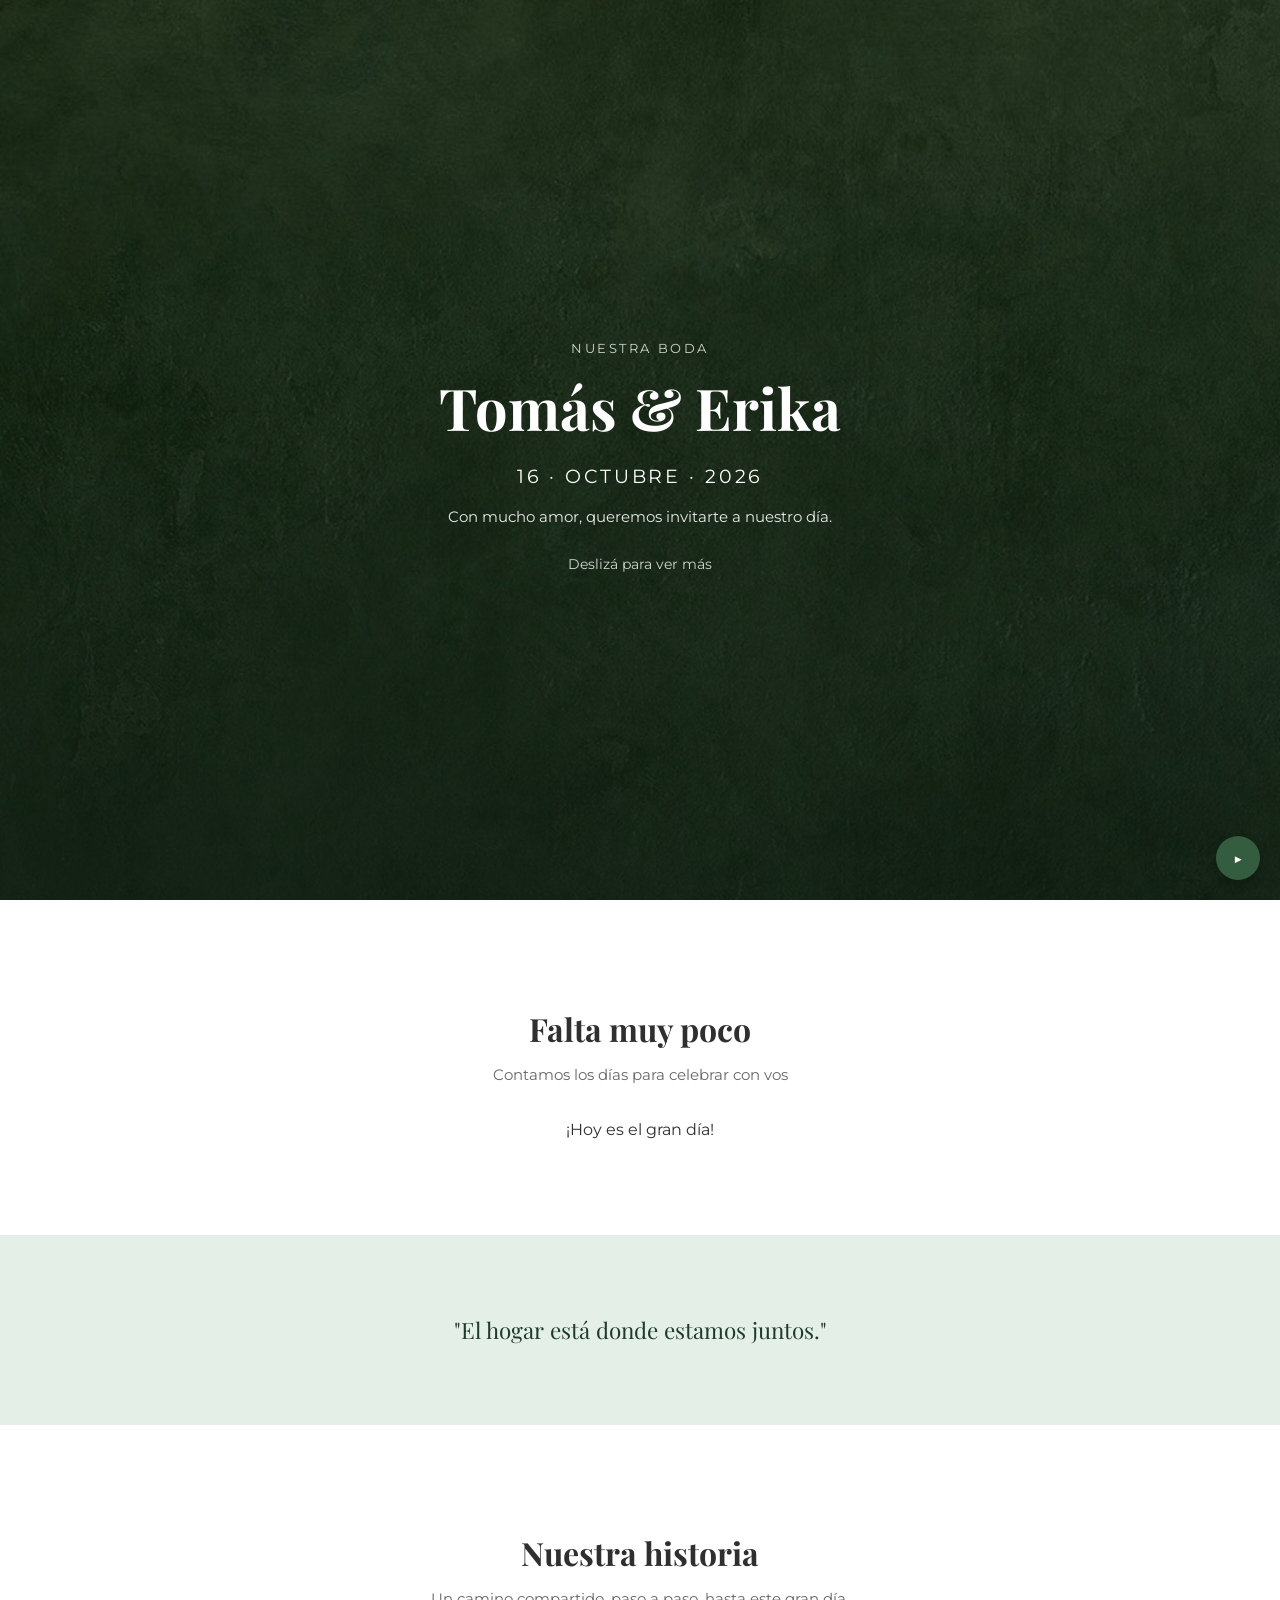
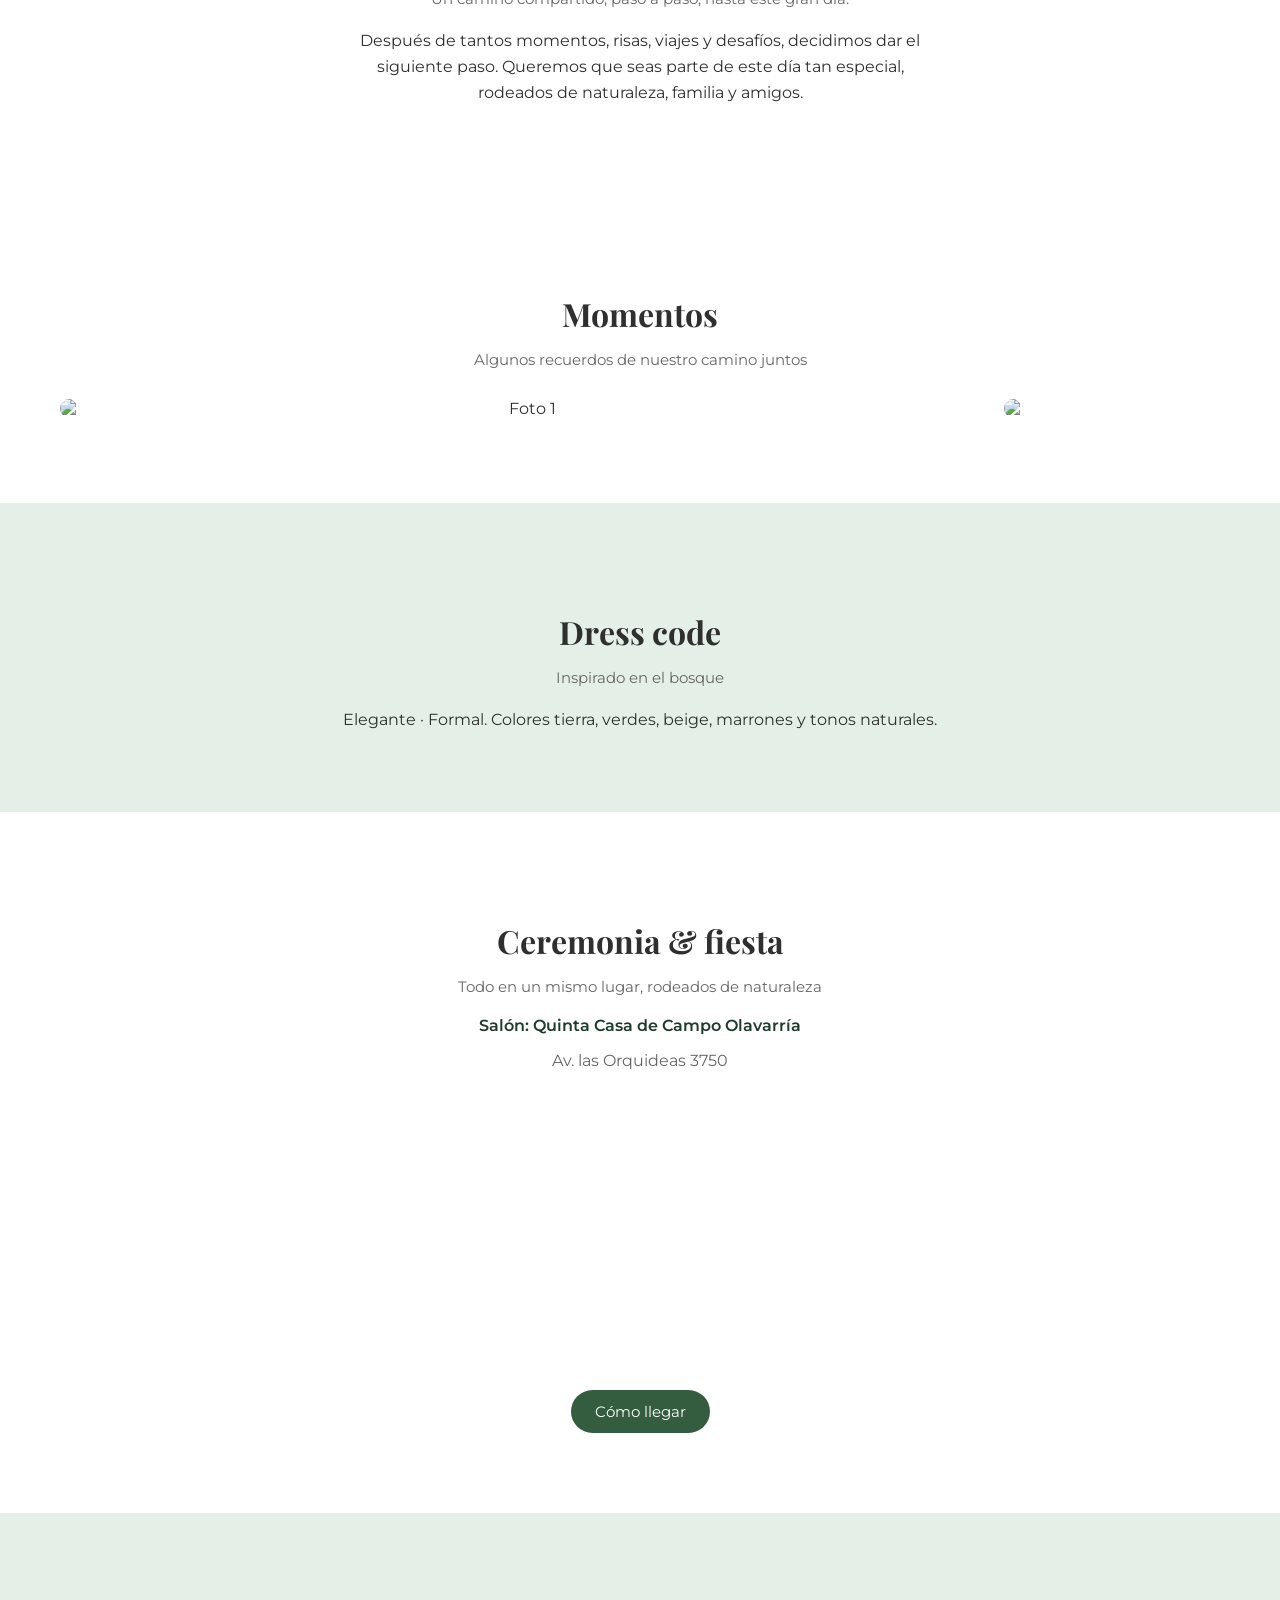
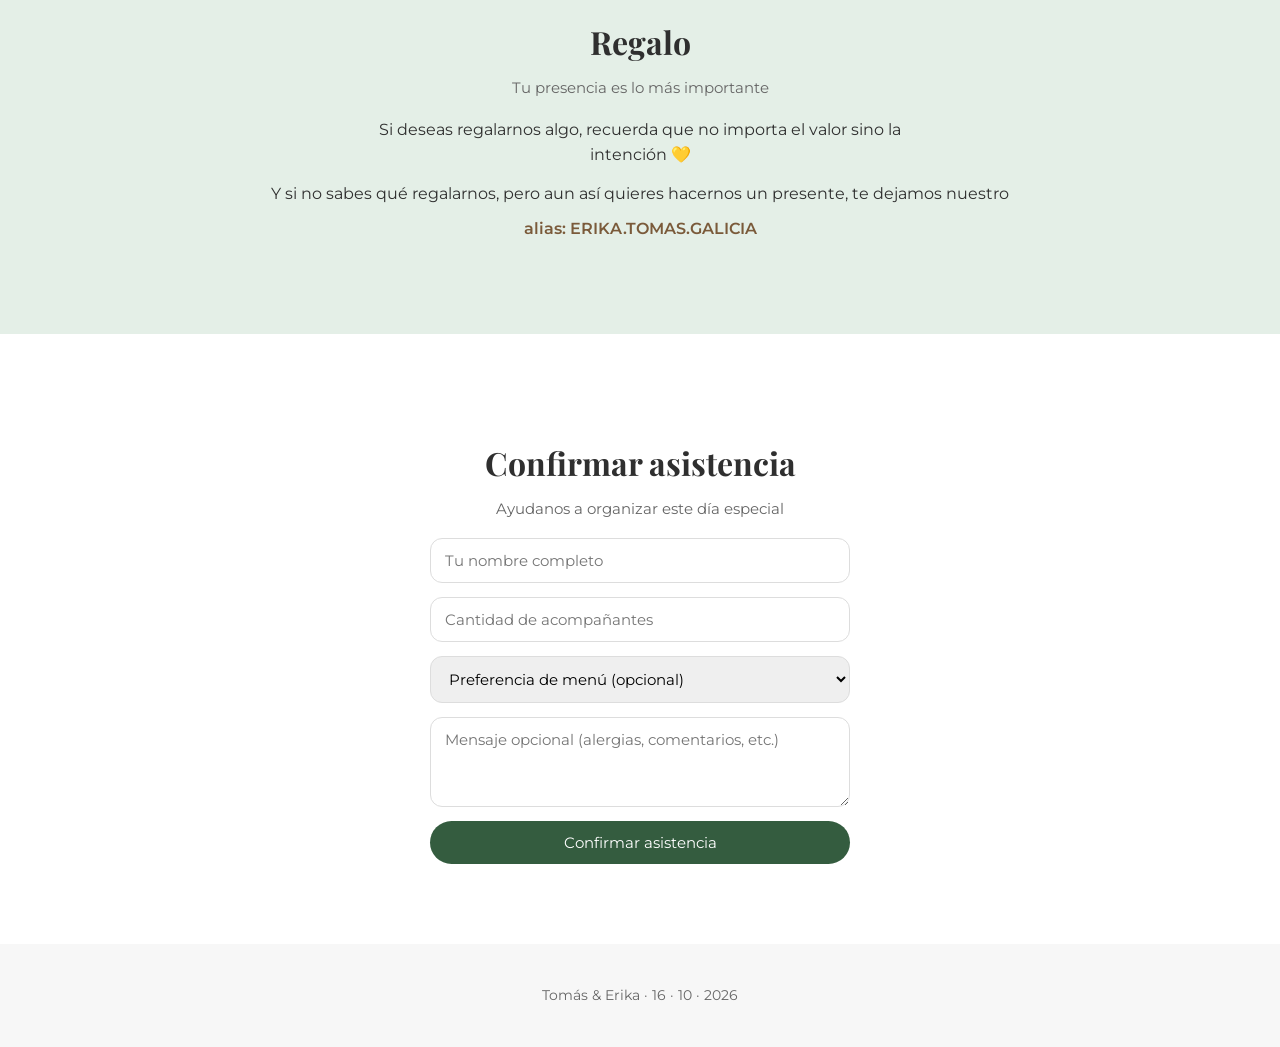
==== index.html @ b2c276ba "Carga de imagenes" ====
<!DOCTYPE html>
<html lang="es">
<head>
    <meta charset="UTF-8">
    <meta name="viewport" content="width=device-width, initial-scale=1.0">
    <title>Tomás & Erika - 16.10.2026</title>

    <!-- Tipografías estilo Fixdate -->
    <link href="https://fonts.googleapis.com/css2?family=Playfair+Display:wght@400;600&family=Montserrat:wght@300;400;600&display=swap" rel="stylesheet">

    <link rel="stylesheet" href="styles.css">
</head>
<body>

<!-- MÚSICA DE FONDO -->
<audio id="bg-music" src="home.mp3" loop></audio>
<div class="music-toggle" id="music-toggle">
    <span id="music-icon">▶</span>
</div>

<!-- HERO -->
<header class="hero fade-section">
    <div class="overlay"></div>
    <div class="hero-content">
        <p class="hero-label">Nuestra boda</p>
        <h1 class="names">Tomás & Erika</h1>
        <p class="date">16 · Octubre · 2026</p>
        <p class="hero-sub">Con mucho amor, queremos invitarte a nuestro día.</p>
        <div class="hero-scroll">Deslizá para ver más</div>
    </div>
</header>

<!-- CUENTA REGRESIVA -->
<section class="section fade-section" id="countdown-section">
    <h2>Falta muy poco</h2>
    <p class="section-sub">Contamos los días para celebrar con vos</p>
    <div id="countdown" class="countdown"></div>
</section>

<!-- FRASE -->
<section class="section section-soft fade-section">
    <p class="phrase">"El hogar está donde estamos juntos."</p>
</section>

<!-- HISTORIA -->
<section class="section fade-section" id="story">
    <h2>Nuestra historia</h2>
    <p class="section-sub">Un camino compartido, paso a paso, hasta este gran día.</p>
    <p class="section-text">
        Después de tantos momentos, risas, viajes y desafíos, decidimos dar el siguiente paso.
        Queremos que seas parte de este día tan especial, rodeados de naturaleza, familia y amigos.
    </p>
</section>

<!-- GALERÍA -->
<section class="section fade-section" id="gallery">
    <h2>Momentos</h2>
    <p class="section-sub">Algunos recuerdos de nuestro camino juntos</p>
    <div class="slider">
        <div class="slide"><img src="fotos/Foto_1.jpeg" alt="Foto 1"></div>
        <div class="slide"><img src="fotos/Foto_2.jpeg" alt="Foto 2"></div>
        <div class="slide"><img src="fotos/Foto_3.jpeg" alt="Foto 3"></div>
    </div>
</section>

<!-- DRESS CODE -->
<section class="section section-soft fade-section" id="dresscode">
    <h2>Dress code</h2>
    <p class="section-sub">Inspirado en el bosque</p>
    <p class="section-text">
        Elegante · Formal. Colores tierra, verdes, beige, marrones y tonos naturales.
    </p>
</section>

<!-- UBICACIÓN -->
<section class="section fade-section" id="location">
    <h2>Ceremonia & fiesta</h2>
    <p class="section-sub">Todo en un mismo lugar, rodeados de naturaleza</p>
    <div class="location-block">
        <p class="location-name">Salón: Quinta Casa de Campo Olavarría</p>
        <p class="location-address">Av. las Orquideas 3750</p>
    </div>

    <iframe 
        class="map"
        src="https://www.google.com/maps/embed?pb=!1m18!1m12!1m3!1d26730.570640159625!2d-60.2947642652651!3d-36.916204810081545!2m3!1f0!2f0!3f0!3m2!1i1024!2i768!4f13.1!3m3!1m2!1s0x959447bb4c07042f%3A0xd732e5b43997bc63!2sQuinta%20Casa%20de%20Campo%20Olavarr%C3%ADa!5e1!3m2!1ses-419!2sar!4v1779045261492!5m2!1ses-419!2sar"
        loading="lazy"
        referrerpolicy="no-referrer-when-downgrade">
    </iframe>


    <a class="btn primary" href="https://maps.app.goo.gl/PvGiMZzkhw7qw3Za7" target="_blank">Cómo llegar</a>
</section>

<!-- REGALO -->
<section class="section section-soft fade-section" id="gift">
    <h2>Regalo</h2>
    <p class="section-sub">Tu presencia es lo más importante</p>
    <p class="section-text">
        Si deseas regalarnos algo, recuerda que no importa el valor sino la intención 💛 <p>Y si no sabes qué regalarnos, pero aun así quieres hacernos un presente, te dejamos nuestro </p>
    </p>
    <p class="alias">alias: ERIKA.TOMAS.GALICIA</p>
</section>

<!-- RSVP -->
<section class="section fade-section" id="rsvp">
    <h2>Confirmar asistencia</h2>
    <p class="section-sub">Ayudanos a organizar este día especial</p>
    <form action="https://formspree.io/f/xxxxxxx" method="POST" class="rsvp-form">
        <input type="text" name="nombre" placeholder="Tu nombre completo" required>
        <input type="number" name="acompanantes" placeholder="Cantidad de acompañantes" min="0" required>
        <select name="menu">
            <option value="">Preferencia de menú (opcional)</option>
            <option value="tradicional">Tradicional</option>
            <option value="vegetariano">Vegetariano</option>
            <option value="celiaco">Sin TACC</option>
        </select>
        <textarea name="mensaje" placeholder="Mensaje opcional (alergias, comentarios, etc.)"></textarea>
        <button type="submit" class="btn primary">Confirmar asistencia</button>
    </form>
</section>

<footer class="footer">
    <p>Tomás & Erika · 16 · 10 · 2026</p>
</footer>

<script src="script.js"></script>
</body>
</html>
---- styles.css ----
:root {
    --green-dark: #1f3b2c;
    --green: #345c3f;
    --green-soft: #e4efe7;
    --brown: #7a5a3a;
    --brown-soft: #f3ebe2;
    --text-main: #2f2f2f;
    --text-soft: #666;
    --white: #ffffff;
}

* {
    box-sizing: border-box;
}

body {
    margin: 0;
    background: var(--white);
    color: var(--text-main);
    font-family: 'Montserrat', sans-serif;
}

/* HERO */

.hero {
    height: 100vh;
    background: url('fotos/Portada.jpeg') center/cover no-repeat;
    position: relative;
    display: flex;
    justify-content: center;
    align-items: center;
    text-align: center;
}

.overlay {
    position: absolute;
    inset: 0;
    background: linear-gradient(
        to bottom,
        rgba(10, 25, 15, 0.6),
        rgba(10, 25, 15, 0.85)
    );
}

.hero-content {
    position: relative;
    z-index: 2;
    color: var(--white);
    padding: 0 20px;
}

.hero-label {
    text-transform: uppercase;
    letter-spacing: 0.2em;
    font-size: 0.8rem;
    opacity: 0.8;
}

.names {
    font-family: 'Playfair Display', serif;
    font-size: 3rem;
    margin: 10px 0;
}

.date {
    font-size: 1.2rem;
    letter-spacing: 0.15em;
    text-transform: uppercase;
}

.hero-sub {
    margin-top: 10px;
    font-size: 0.95rem;
    opacity: 0.9;
}

.hero-scroll {
    margin-top: 30px;
    font-size: 0.85rem;
    opacity: 0.8;
}

/* SECCIONES GENERALES */

.section {
    padding: 70px 20px;
    text-align: center;
}

.section-soft {
    background: var(--green-soft);
}

h2 {
    font-family: 'Playfair Display', serif;
    font-size: 2rem;
    margin-bottom: 10px;
}

.section-sub {
    font-size: 0.95rem;
    color: var(--text-soft);
    margin-bottom: 20px;
}

.section-text {
    max-width: 600px;
    margin: 0 auto;
    line-height: 1.6;
}

/* FRASE */

.phrase {
    font-family: 'Playfair Display', serif;
    font-size: 1.4rem;
    max-width: 600px;
    margin: 0 auto;
    color: var(--green-dark);
}

/* CUENTA REGRESIVA */

.countdown {
    display: flex;
    justify-content: center;
    gap: 15px;
    flex-wrap: wrap;
    margin-top: 20px;
}

.countdown-item {
    background: var(--brown-soft);
    border-radius: 12px;
    padding: 12px 18px;
    min-width: 70px;
}

.countdown-number {
    font-size: 1.4rem;
    font-weight: 600;
    color: var(--brown);
}

.countdown-label {
    font-size: 0.75rem;
    text-transform: uppercase;
    letter-spacing: 0.1em;
    color: var(--text-soft);
}

/* GALERÍA */

.slider {
    display: flex;
    overflow-x: auto;
    gap: 16px;
    padding: 10px 20px 5px;
    scroll-snap-type: x mandatory;
}

.slide {
    flex: 0 0 80%;
    scroll-snap-align: center;
}

.slide img {
    width: 100%;
    border-radius: 16px;
    display: block;
}

/* UBICACIÓN */

.location-block {
    margin-bottom: 20px;
}

.location-name {
    font-weight: 600;
    color: var(--green-dark);
}

.location-address {
    color: var(--text-soft);
}

.map {
    width: 100%;
    max-width: 600px;
    height: 280px;
    border: none;
    border-radius: 16px;
    margin: 0 auto 20px;
    display: block;
}

/* REGALO */

.alias {
    margin-top: 10px;
    font-weight: 600;
    color: var(--brown);
}

/* RSVP */

.rsvp-form {
    max-width: 420px;
    margin: 0 auto;
    display: flex;
    flex-direction: column;
    gap: 14px;
}

.rsvp-form input,
.rsvp-form textarea,
.rsvp-form select {
    padding: 12px 14px;
    border-radius: 12px;
    border: 1px solid #ddd;
    font-family: inherit;
    font-size: 0.95rem;
}

.rsvp-form textarea {
    min-height: 90px;
    resize: vertical;
}

/* BOTONES */

.btn {
    display: inline-block;
    padding: 12px 24px;
    border-radius: 999px;
    text-decoration: none;
    font-size: 0.95rem;
    cursor: pointer;
    border: none;
    font-family: inherit;
}

.btn.primary {
    background: var(--green);
    color: var(--white);
}

.btn.primary:hover {
    background: var(--green-dark);
}

/* FOOTER */

.footer {
    padding: 30px 20px;
    text-align: center;
    font-size: 0.85rem;
    color: var(--text-soft);
    background: #f7f7f7;
}

/* MÚSICA TOGGLE */

.music-toggle {
    position: fixed;
    bottom: 20px;
    right: 20px;
    width: 44px;
    height: 44px;
    border-radius: 50%;
    background: var(--green);
    color: var(--white);
    display: flex;
    align-items: center;
    justify-content: center;
    font-size: 1rem;
    cursor: pointer;
    z-index: 10;
    box-shadow: 0 4px 10px rgba(0,0,0,0.25);
}

.music-toggle.playing {
    background: var(--brown);
}

/* ANIMACIONES SCROLL (estilo Fixdate) */

.fade-section {
    opacity: 0;
    transform: translateY(25px);
    transition: opacity 0.8s ease, transform 0.8s ease;
}

.fade-section.visible {
    opacity: 1;
    transform: translateY(0);
}

/* RESPONSIVE */

@media (min-width: 768px) {
    .names {
        font-size: 3.6rem;
    }
    .section {
        padding: 80px 40px;
    }
}
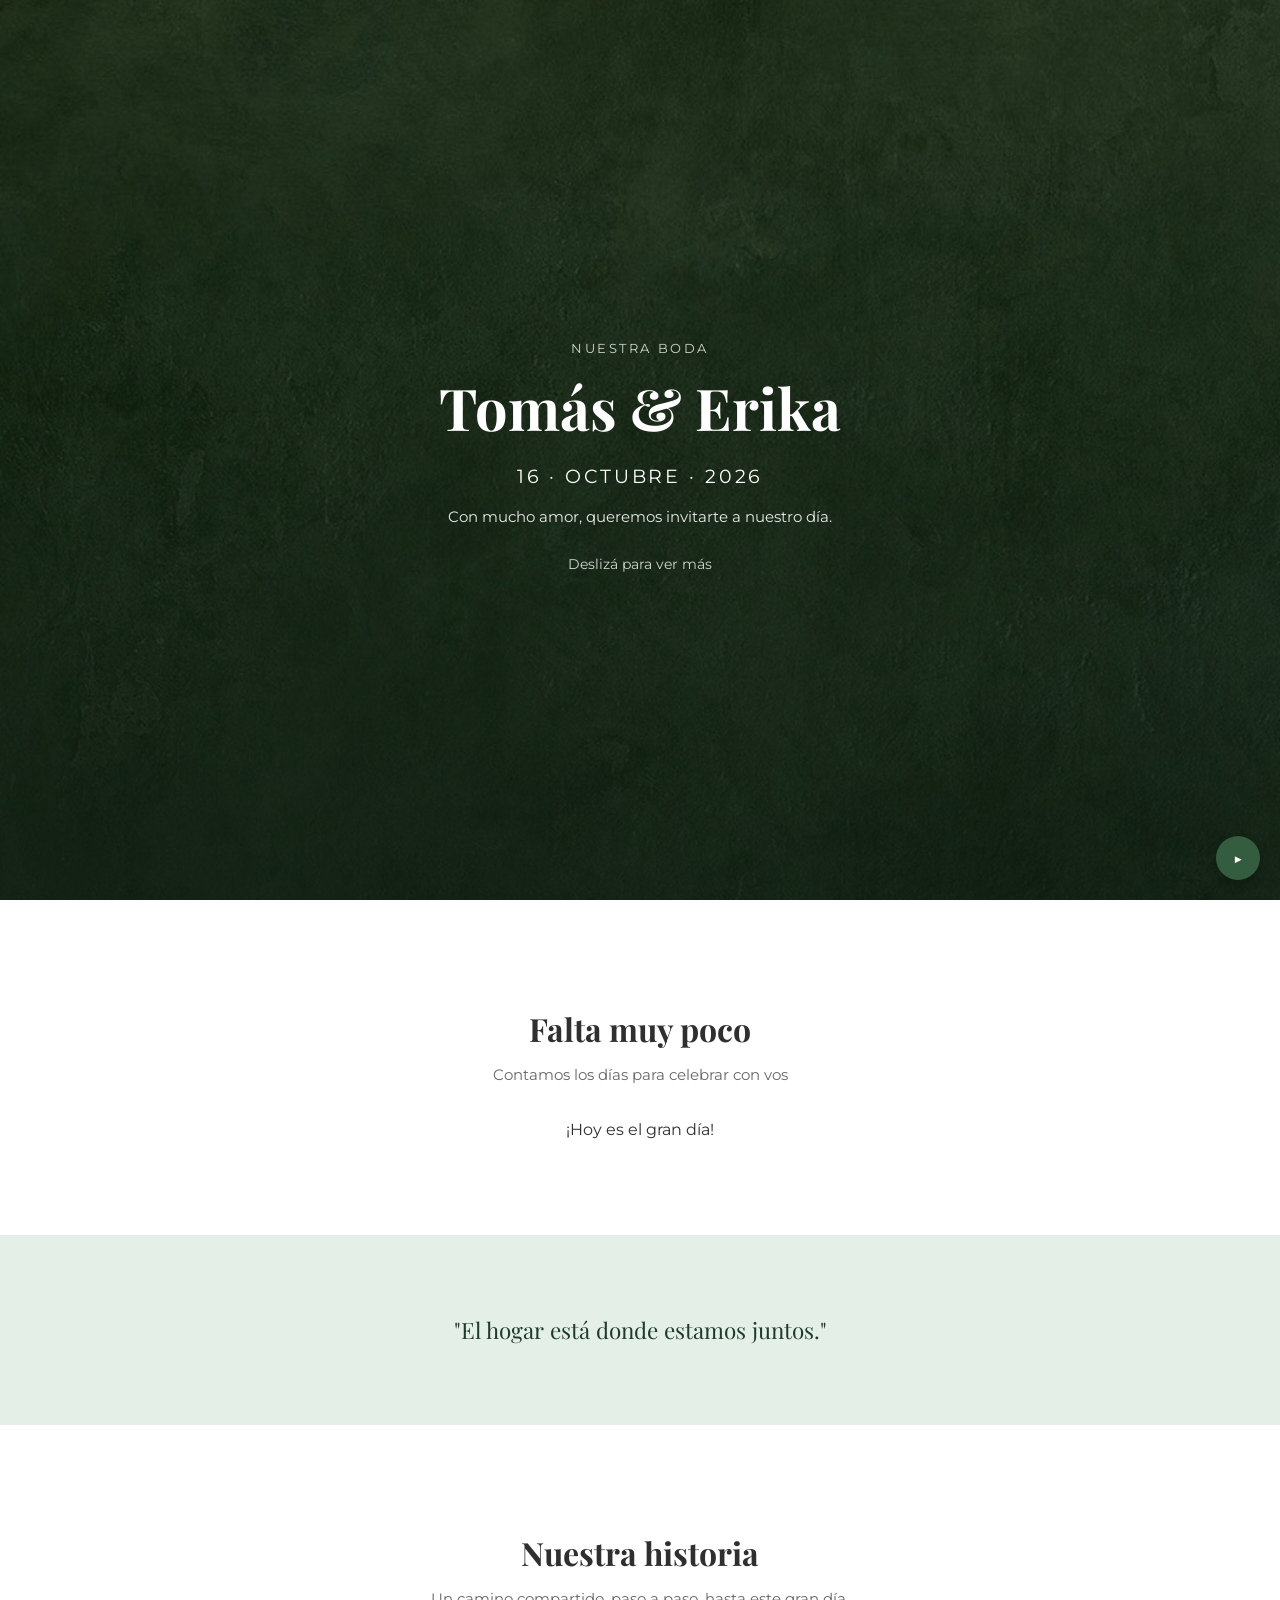
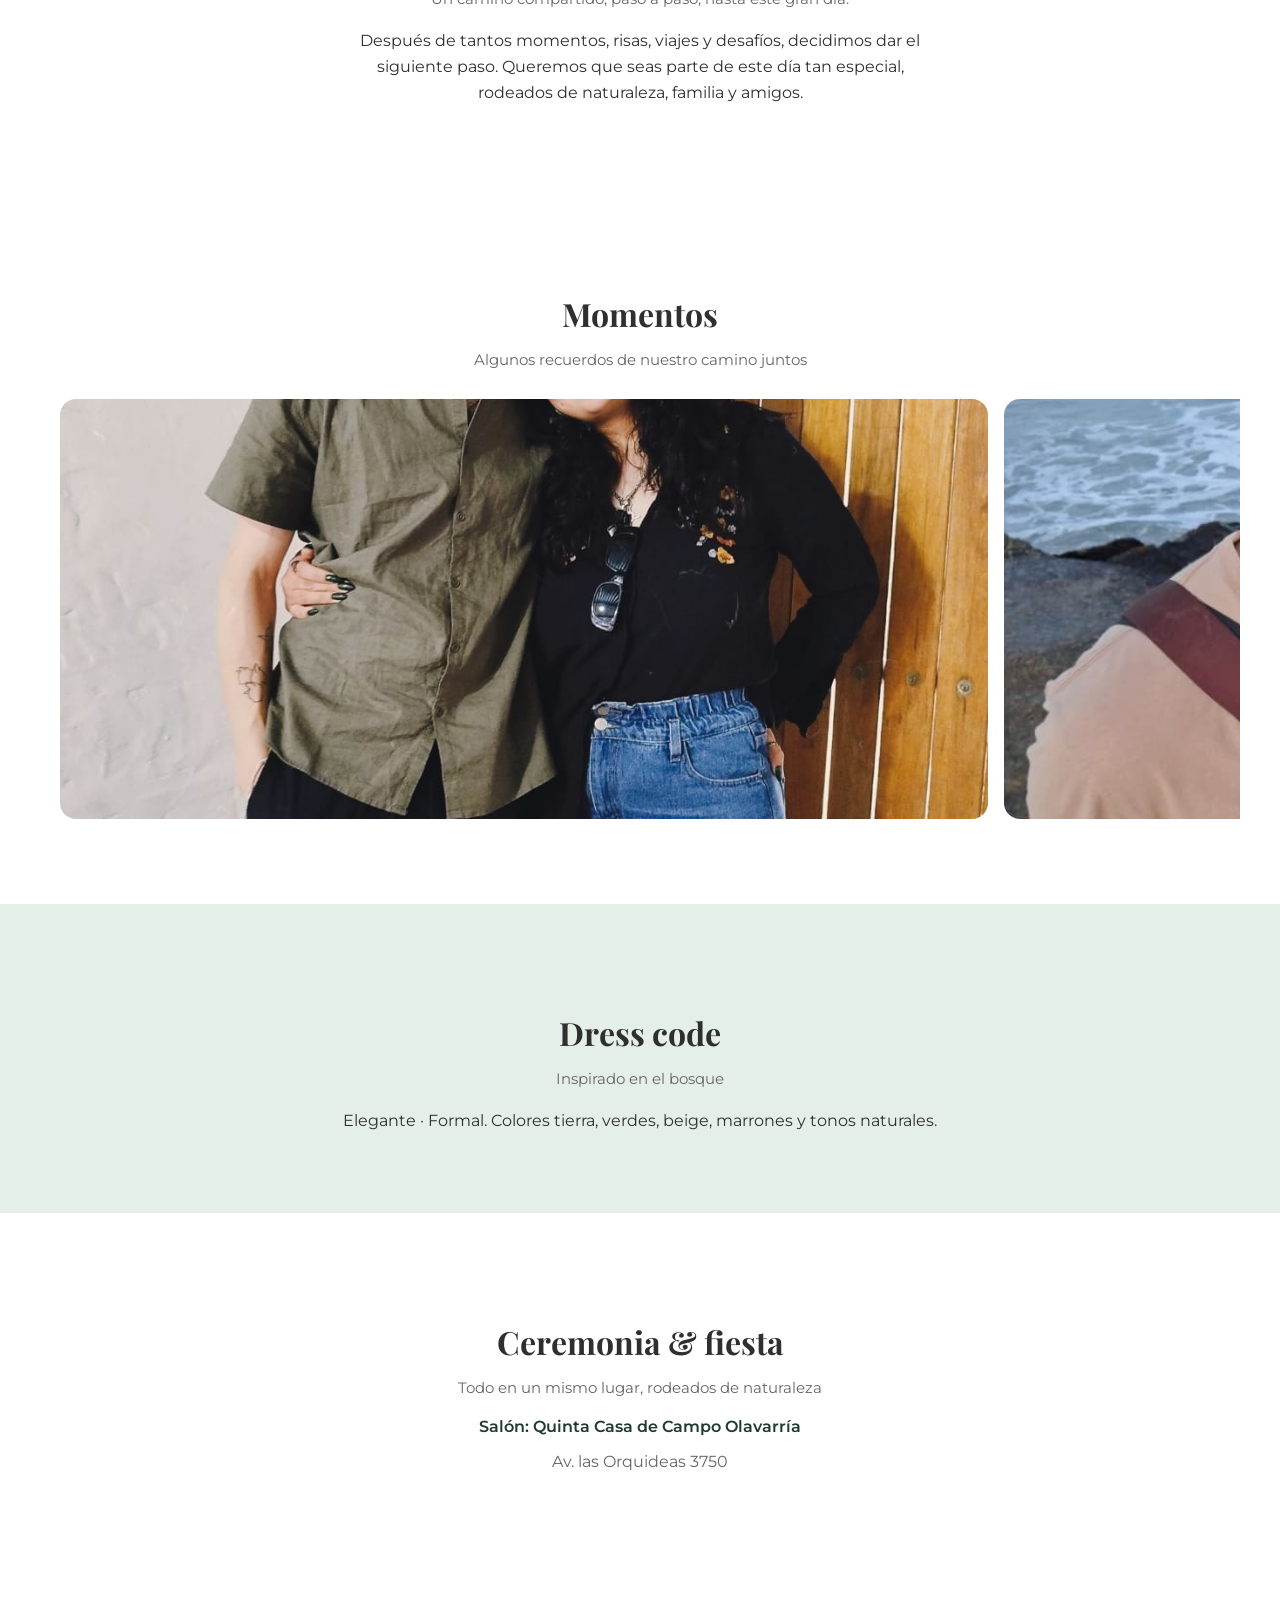
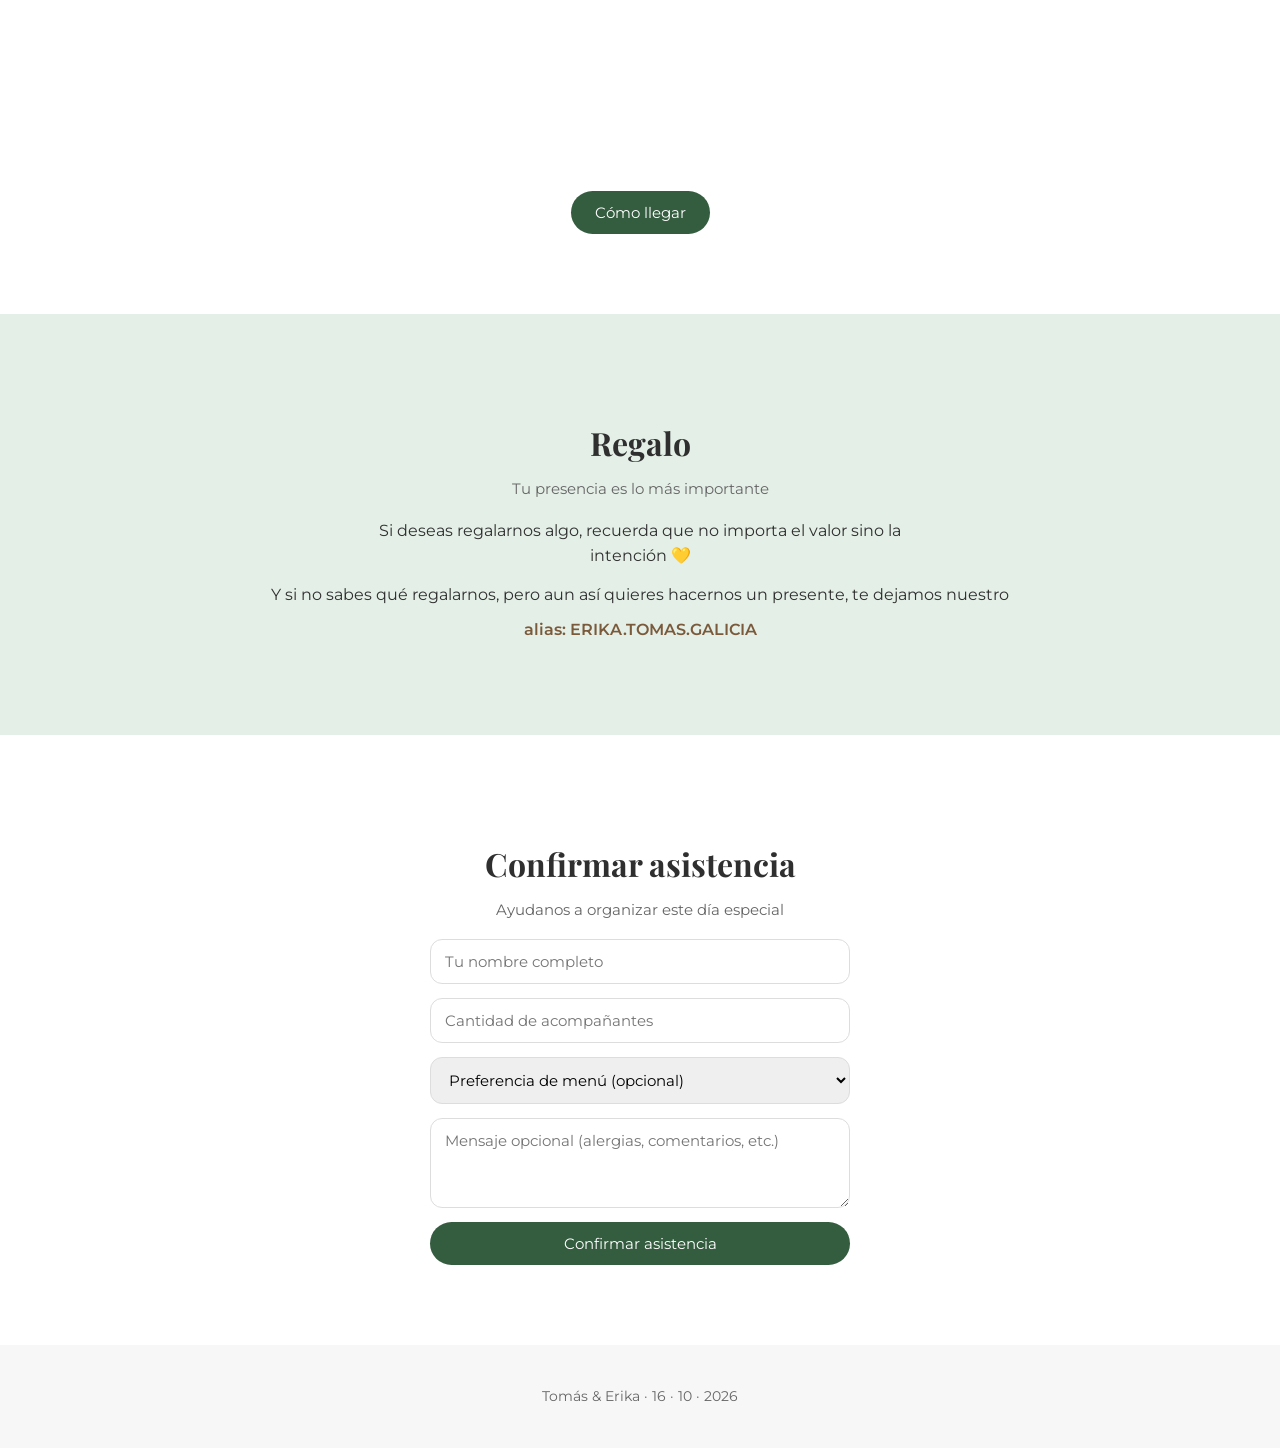
==== commit 76df74fe: "Update index.html" ====
--- a/index.html
+++ b/index.html
@@ -106,7 +106,7 @@
 <section class="section fade-section" id="rsvp">
     <h2>Confirmar asistencia</h2>
     <p class="section-sub">Ayudanos a organizar este día especial</p>
-    <form action="https://formspree.io/f/xxxxxxx" method="POST" class="rsvp-form">
+    <form name="" method="POST" class="rsvp-form" netlify >
         <input type="text" name="nombre" placeholder="Tu nombre completo" required>
         <input type="number" name="acompanantes" placeholder="Cantidad de acompañantes" min="0" required>
         <select name="menu">
--- a/styles.css
+++ b/styles.css
@@ -297,6 +297,14 @@
     transform: translateY(0);
 }
 
+.slider img {
+    width: 100%;
+    height: 420px; /* Ajustá según tu diseño */
+    object-fit: cover;
+    border-radius: 16px;
+}
+
+
 /* RESPONSIVE */
 
 @media (min-width: 768px) {
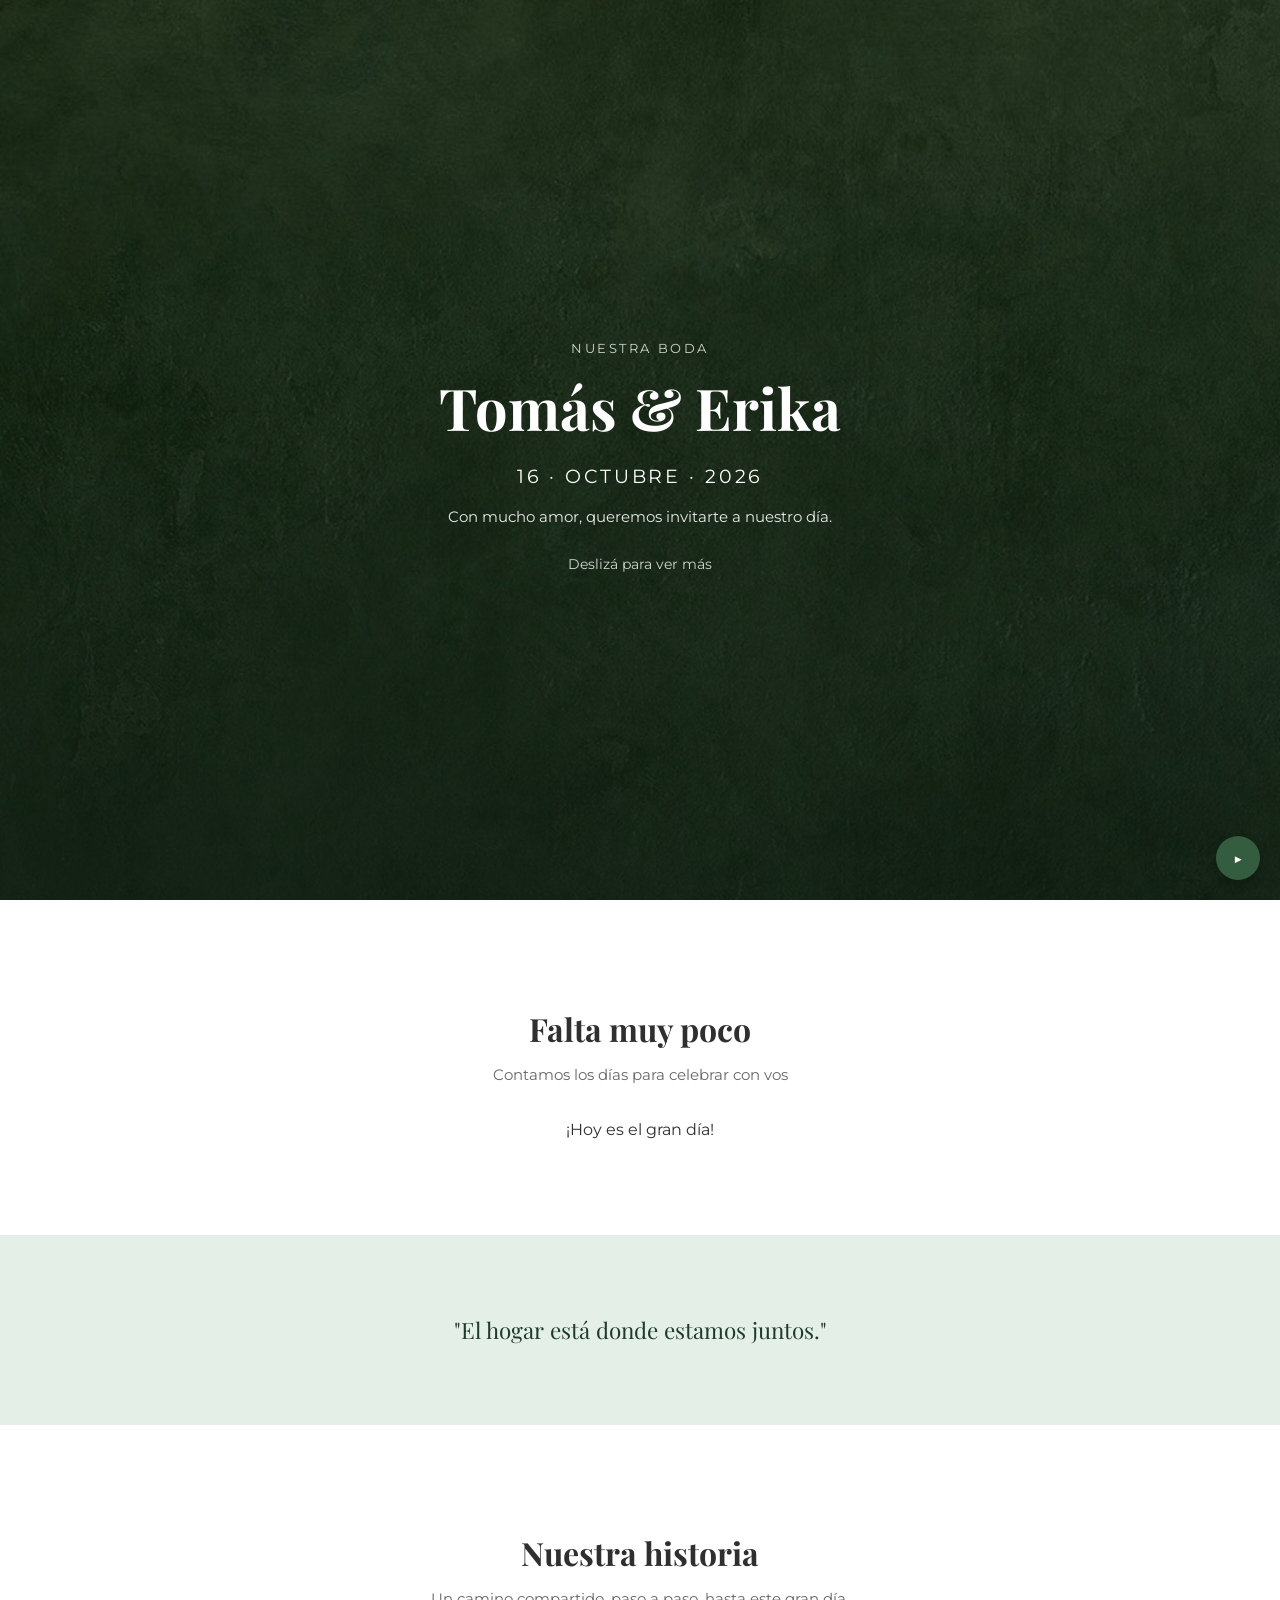
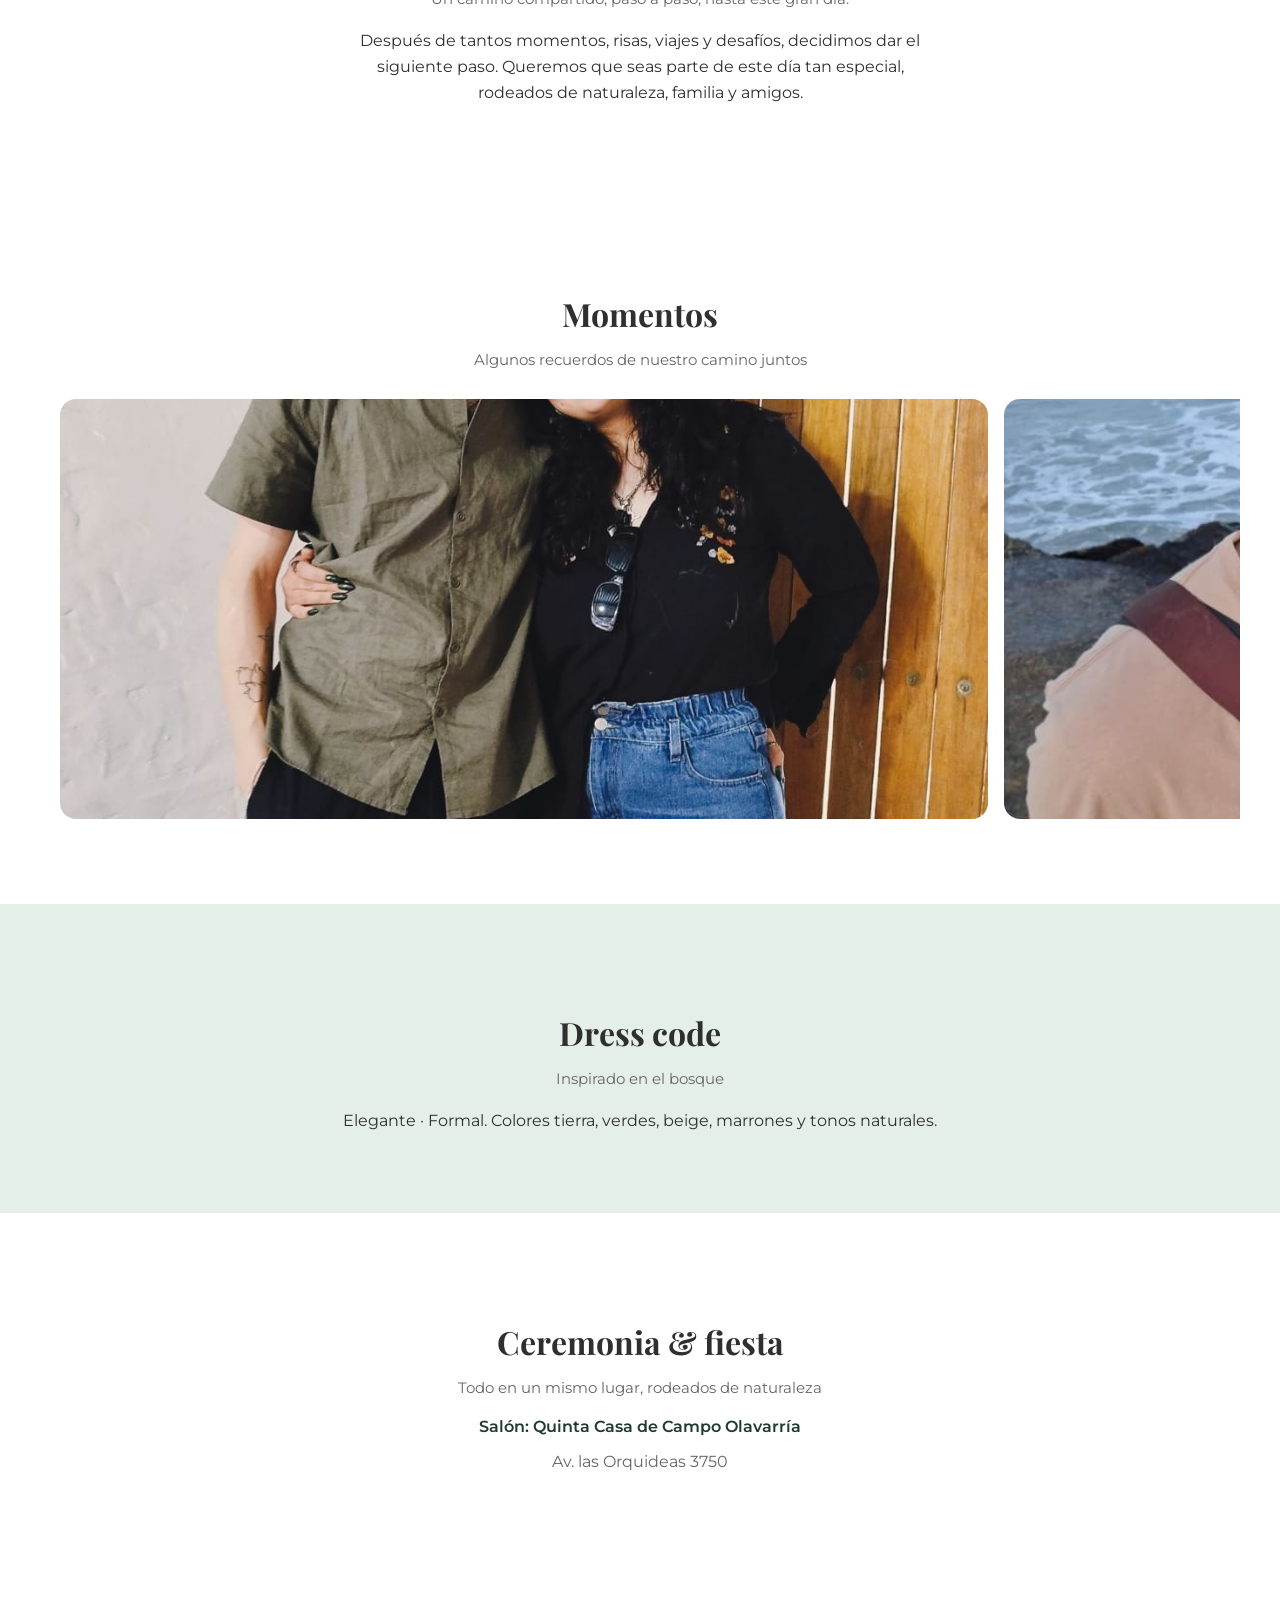
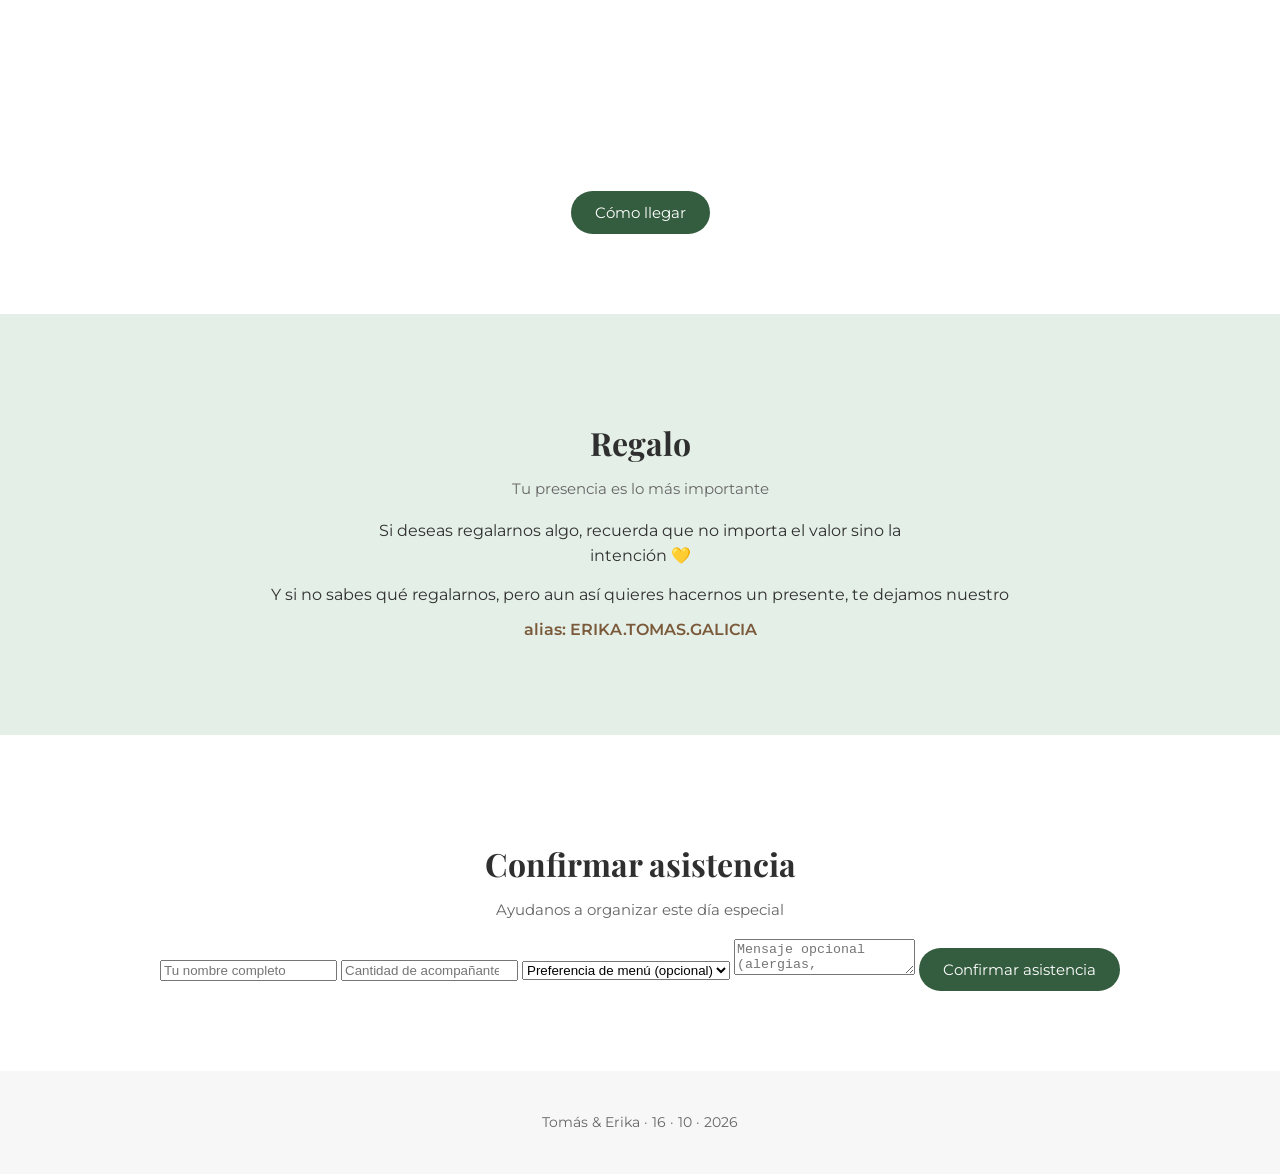
==== commit 66c126f8: "conexion base de datos" ====
--- a/index.html
+++ b/index.html
@@ -106,7 +106,7 @@
 <section class="section fade-section" id="rsvp">
     <h2>Confirmar asistencia</h2>
     <p class="section-sub">Ayudanos a organizar este día especial</p>
-    <form name="" method="POST" class="rsvp-form" netlify >
+    <form name="Asistencia" method="POST" data-netlify="true" >
         <input type="text" name="nombre" placeholder="Tu nombre completo" required>
         <input type="number" name="acompanantes" placeholder="Cantidad de acompañantes" min="0" required>
         <select name="menu">
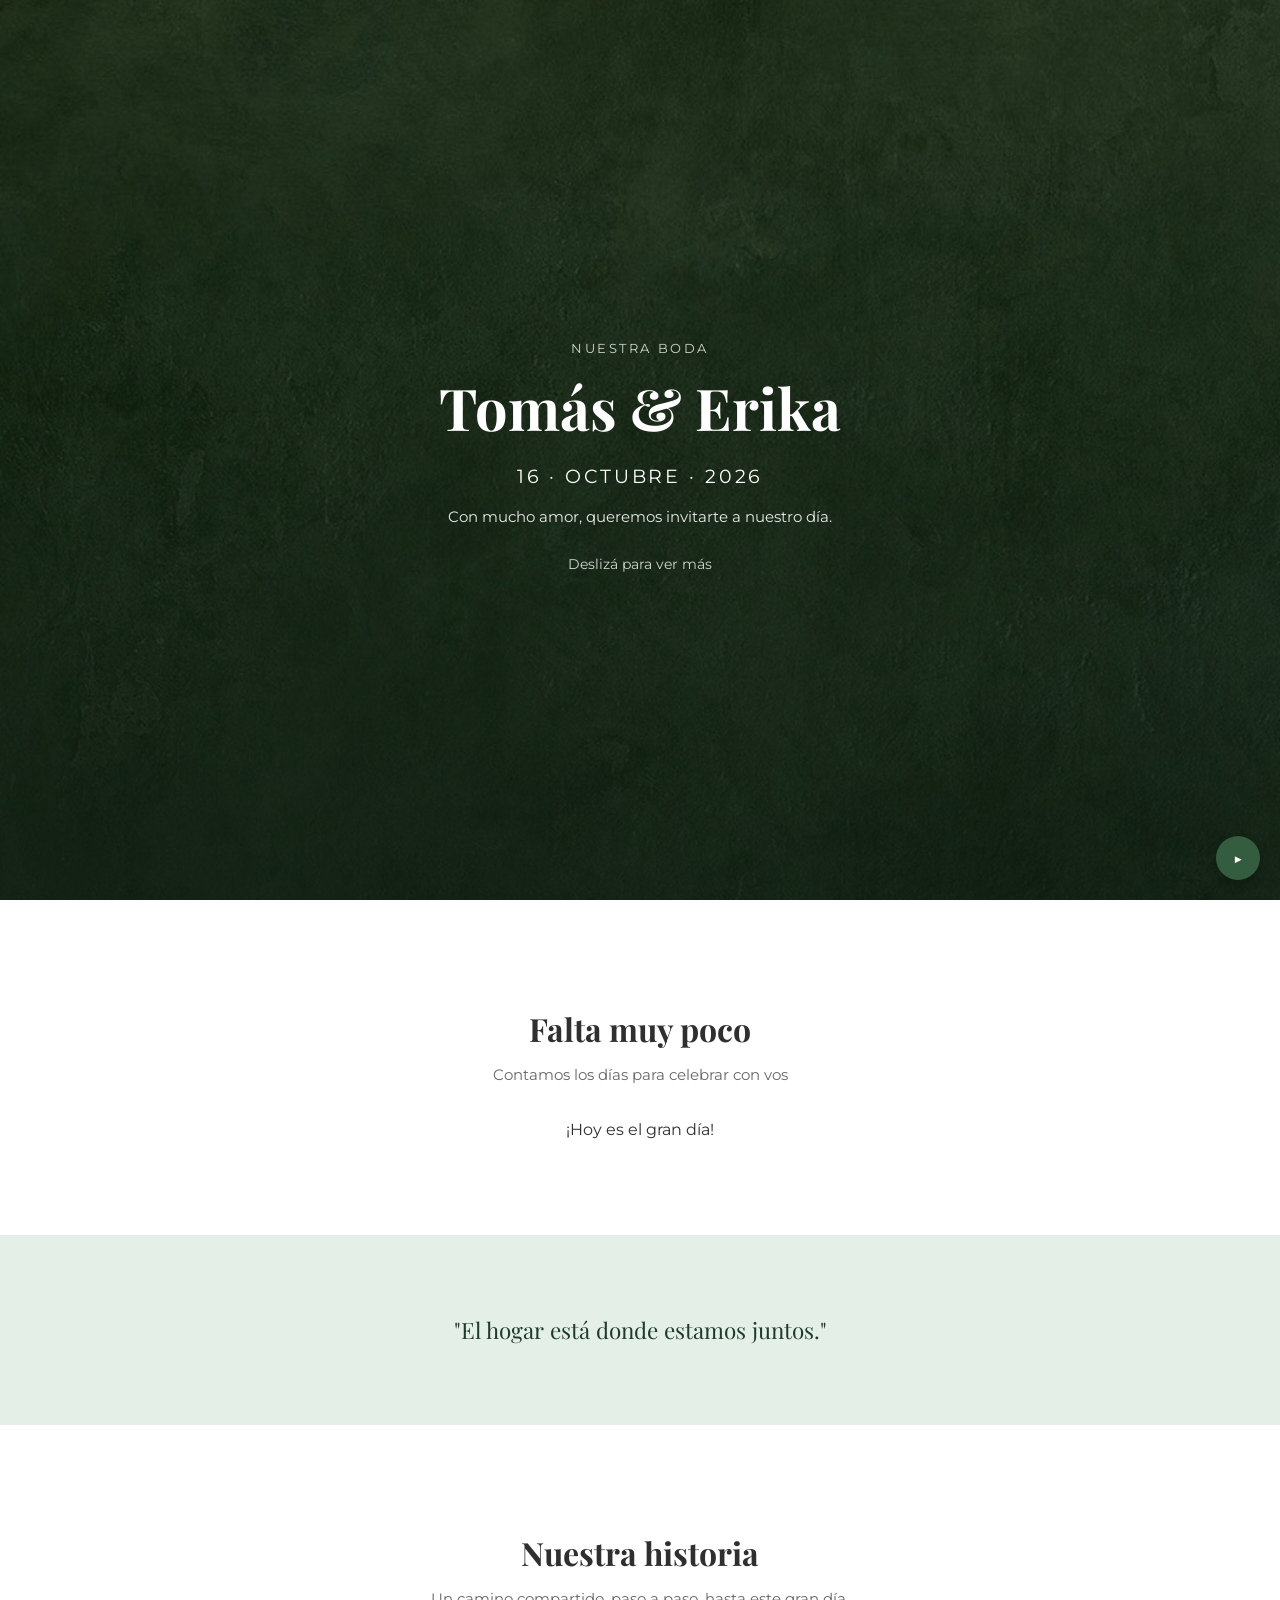
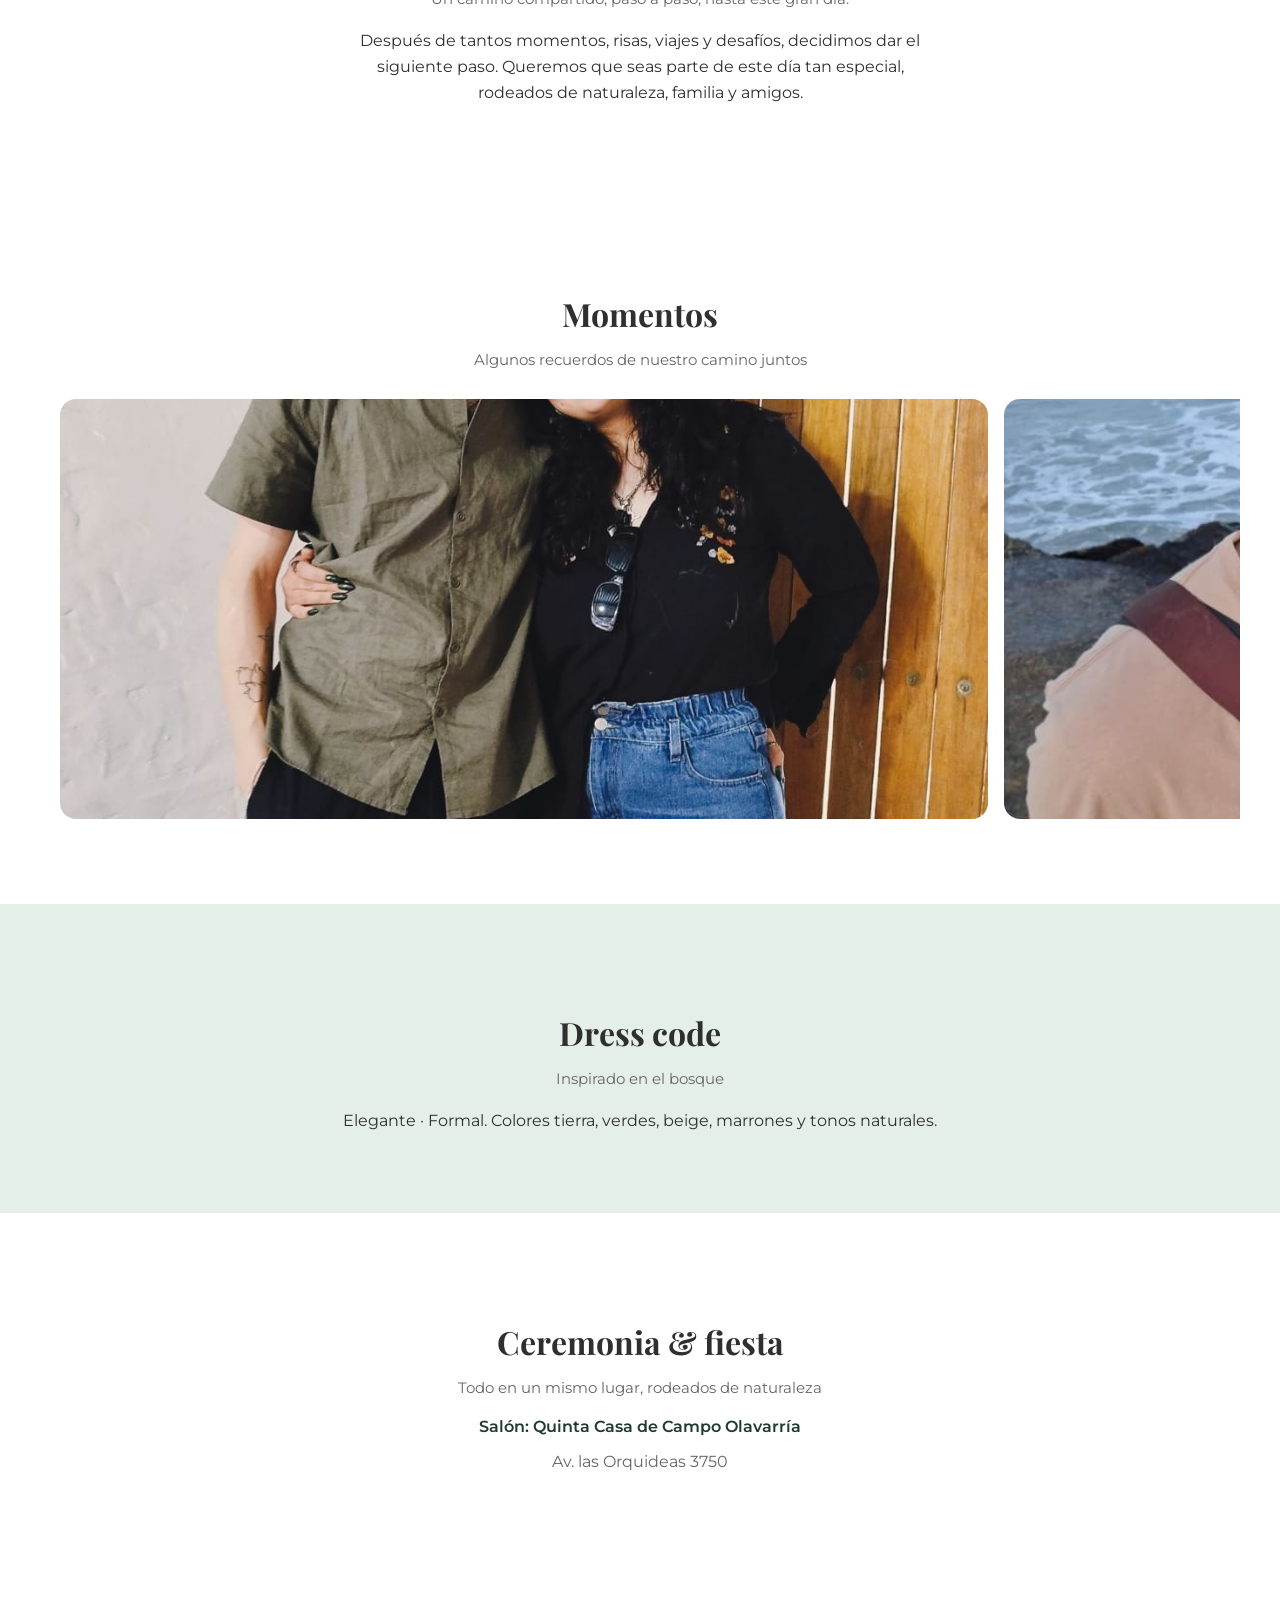
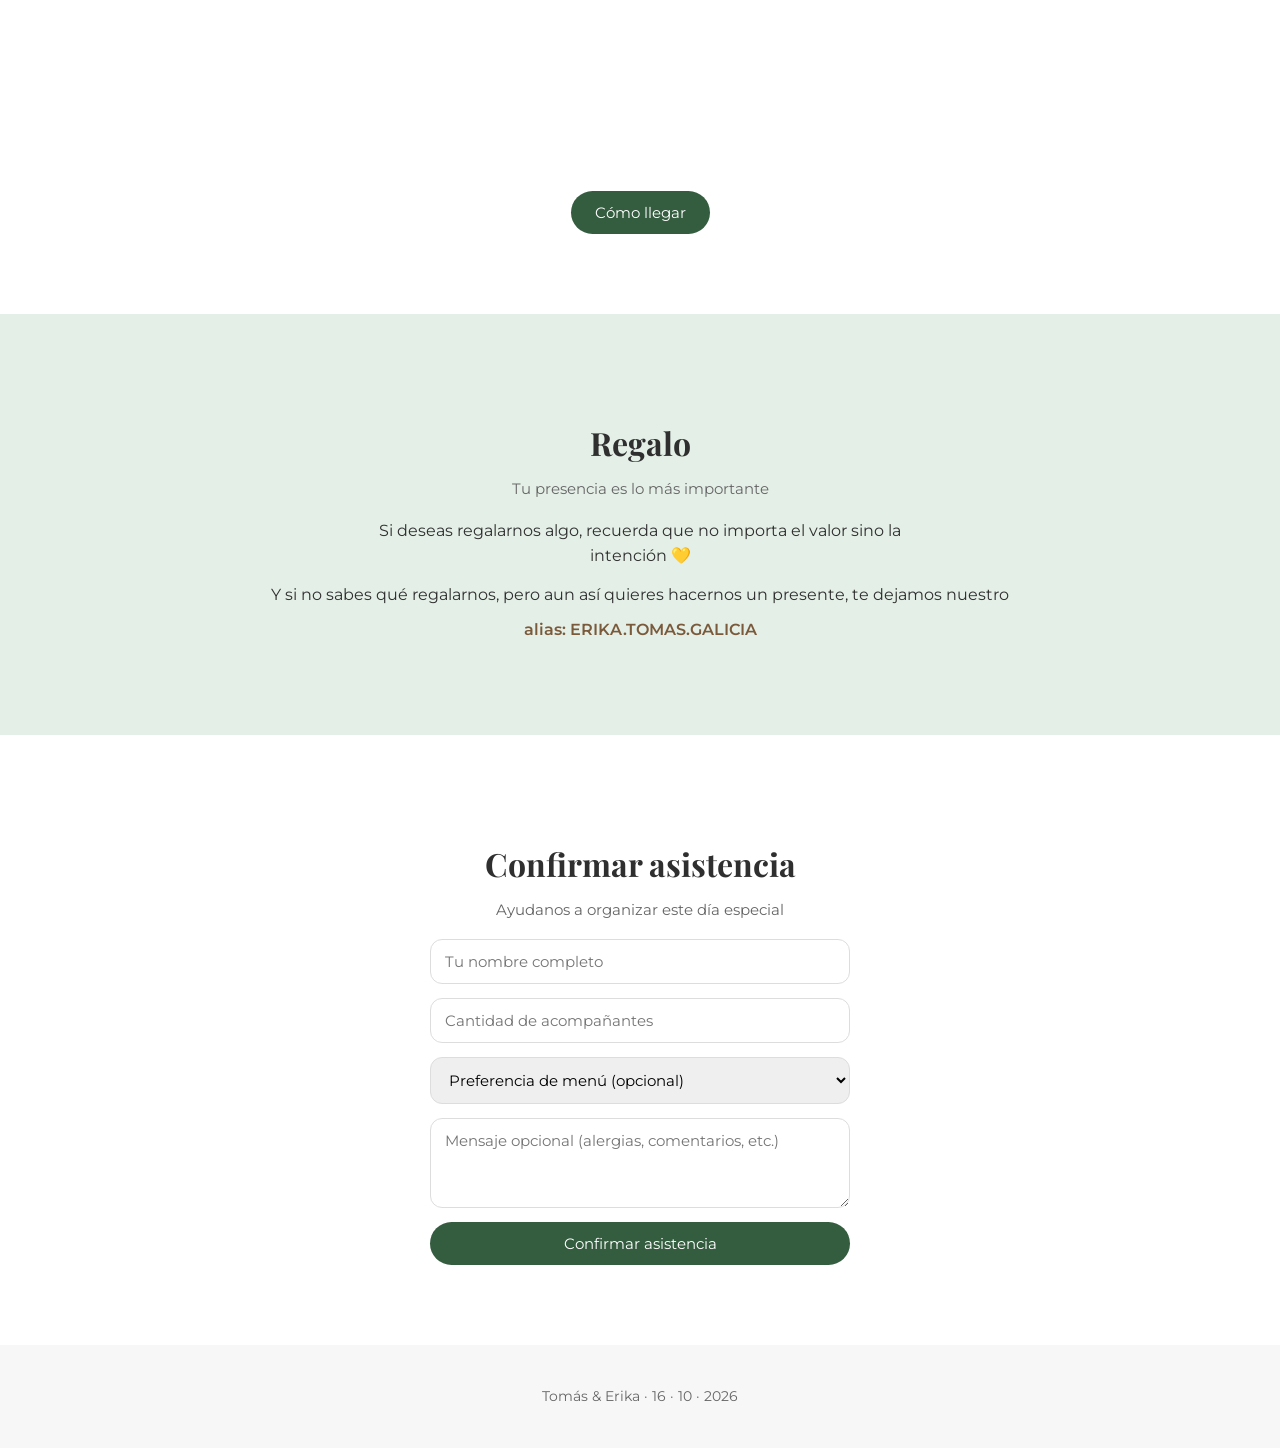
==== commit 41caa072: "Arreglo formulario" ====
--- a/index.html
+++ b/index.html
@@ -106,9 +106,12 @@
 <section class="section fade-section" id="rsvp">
     <h2>Confirmar asistencia</h2>
     <p class="section-sub">Ayudanos a organizar este día especial</p>
-    <form name="Asistencia" method="POST" data-netlify="true" >
+    <form name="Asistencia" method="POST" class="rsvp-form" data-netlify="true" action="success.html">
+        <input type="hidden" name="form-name" value="Asistencia">
+
         <input type="text" name="nombre" placeholder="Tu nombre completo" required>
         <input type="number" name="acompanantes" placeholder="Cantidad de acompañantes" min="0" required>
+
         <select name="menu">
             <option value="">Preferencia de menú (opcional)</option>
             <option value="tradicional">Tradicional</option>
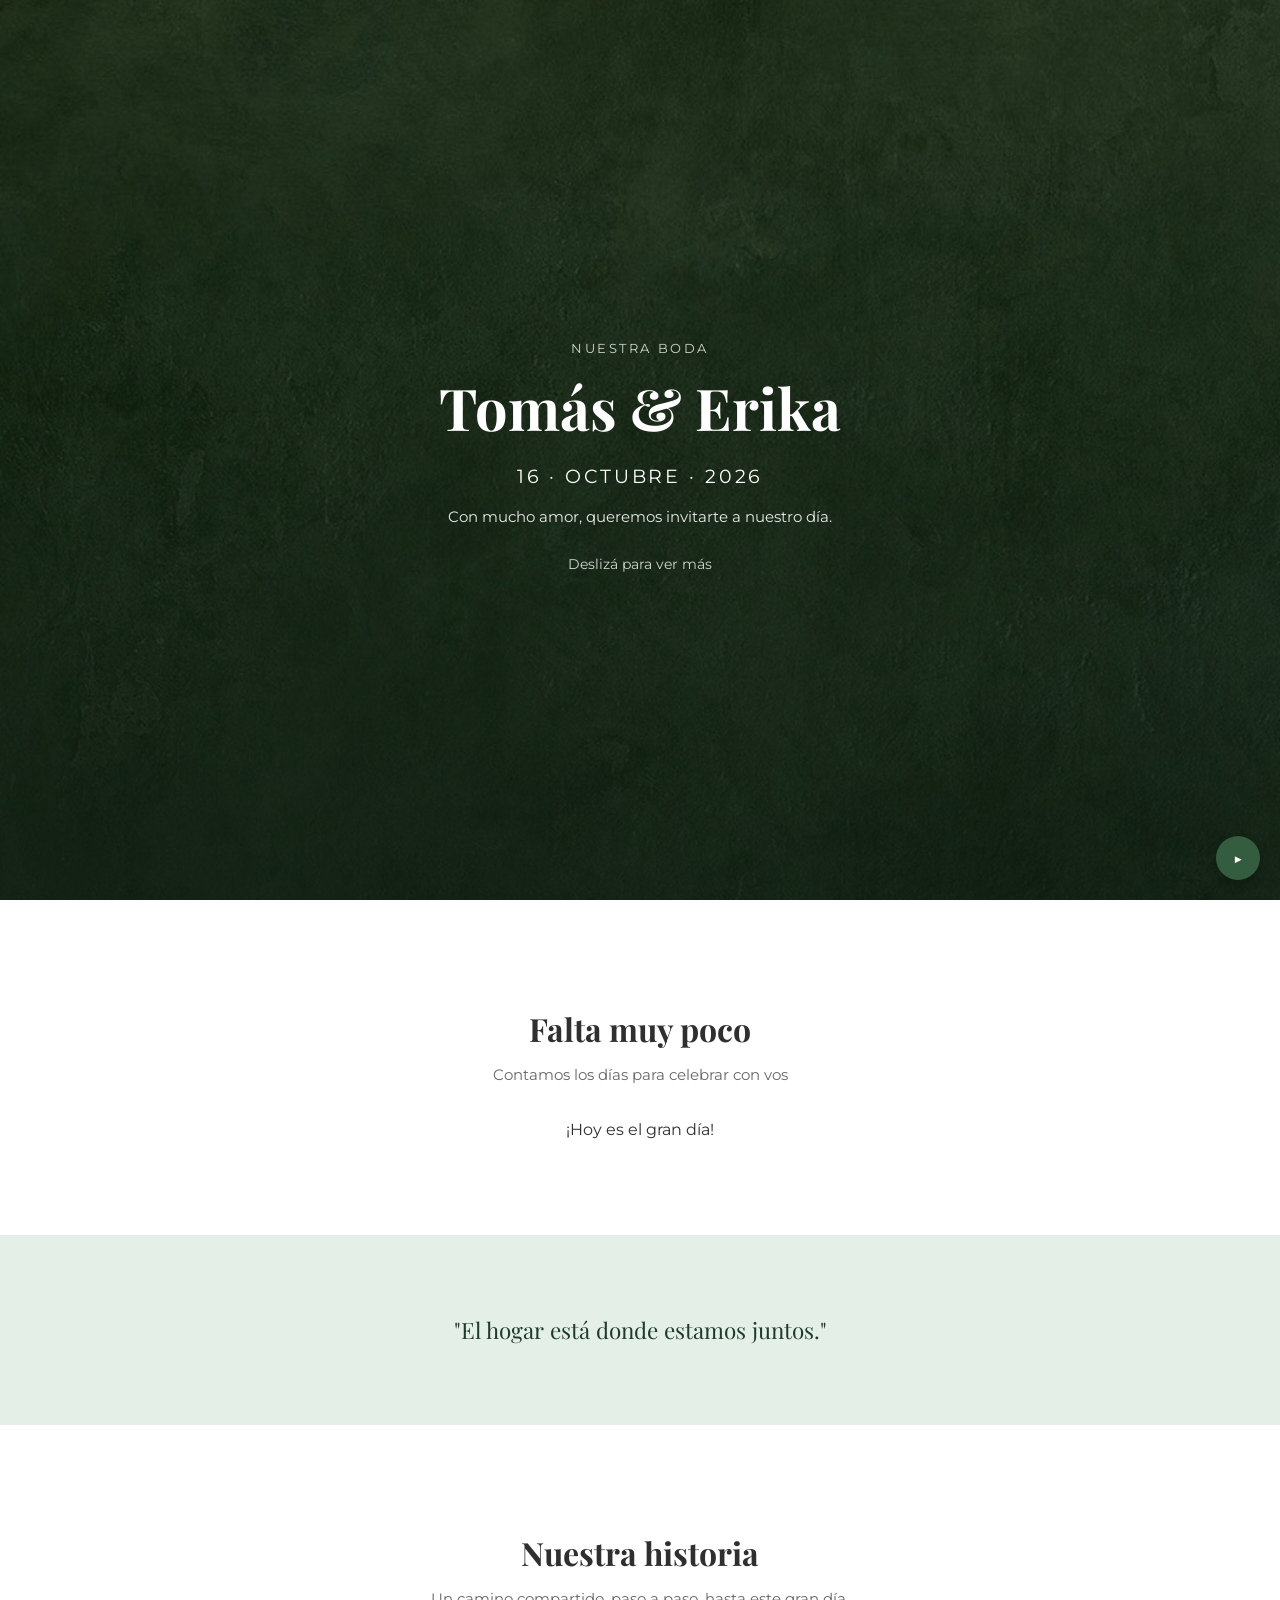
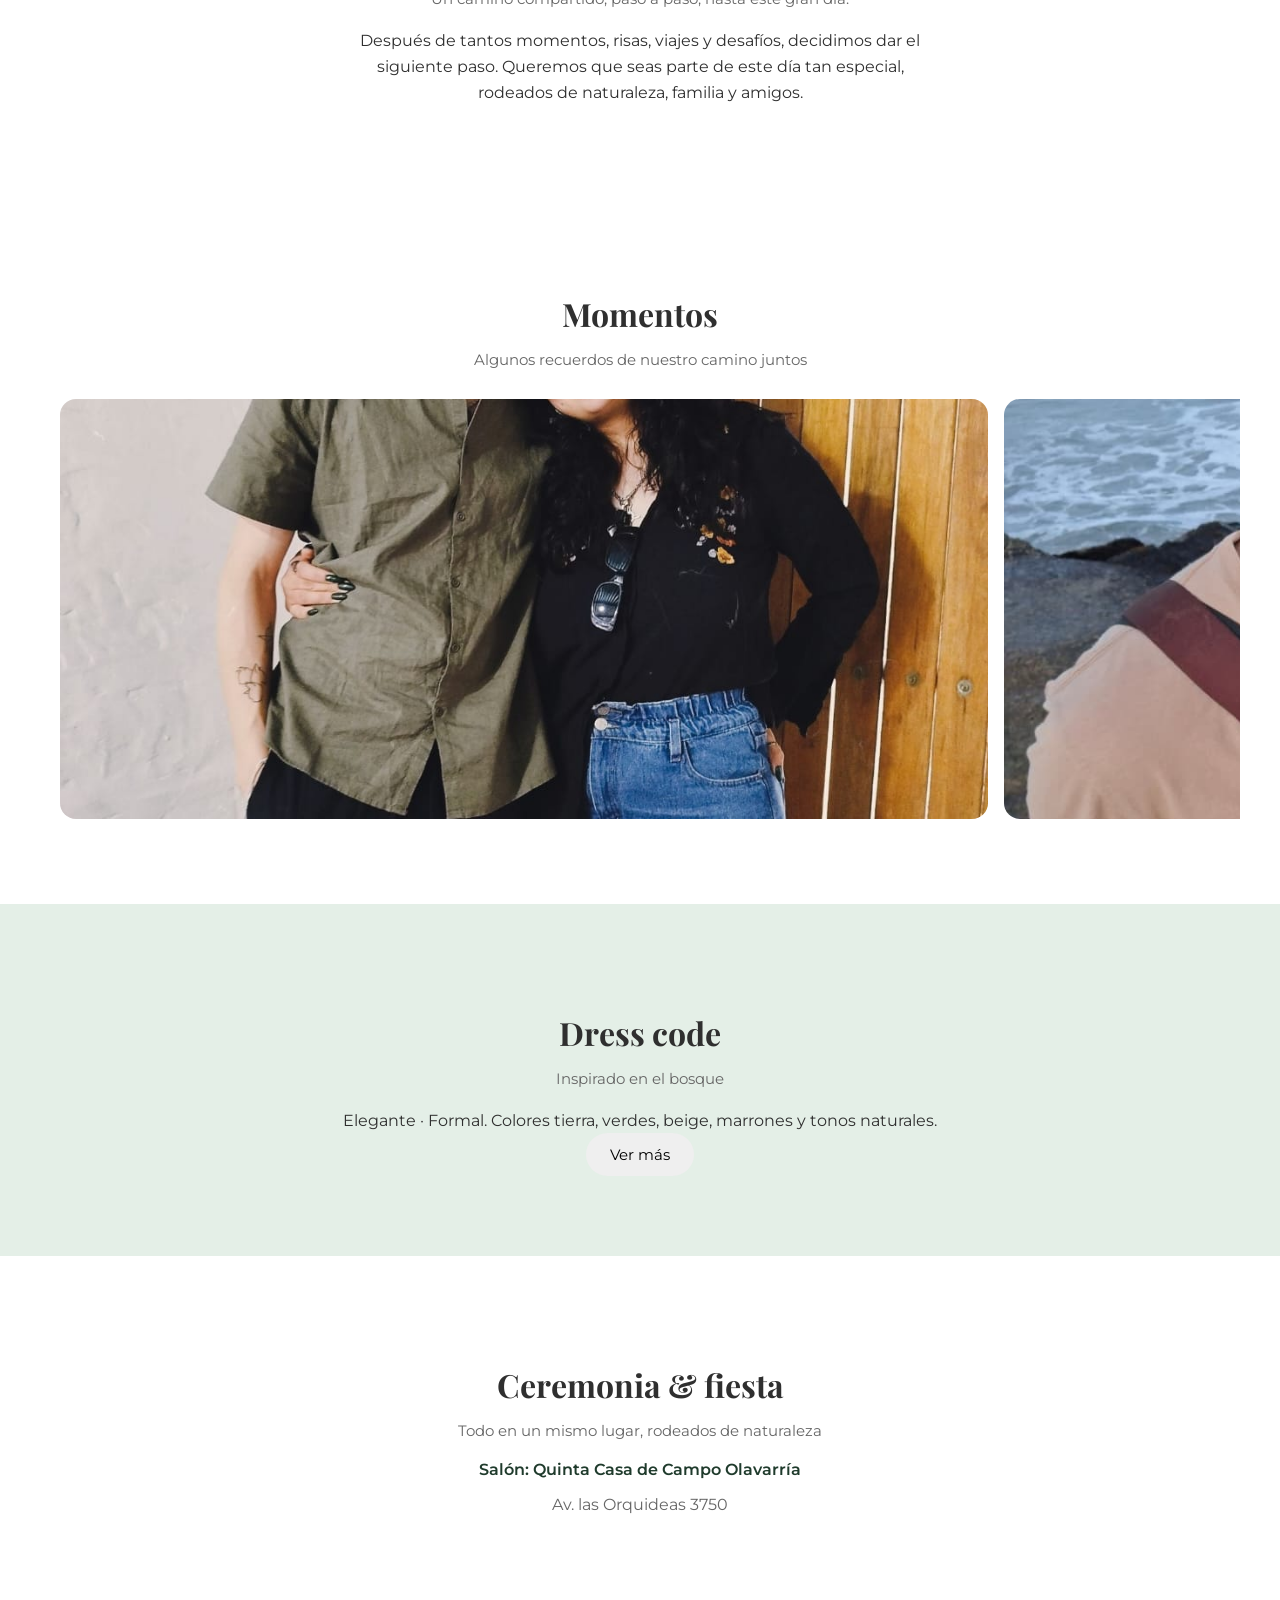
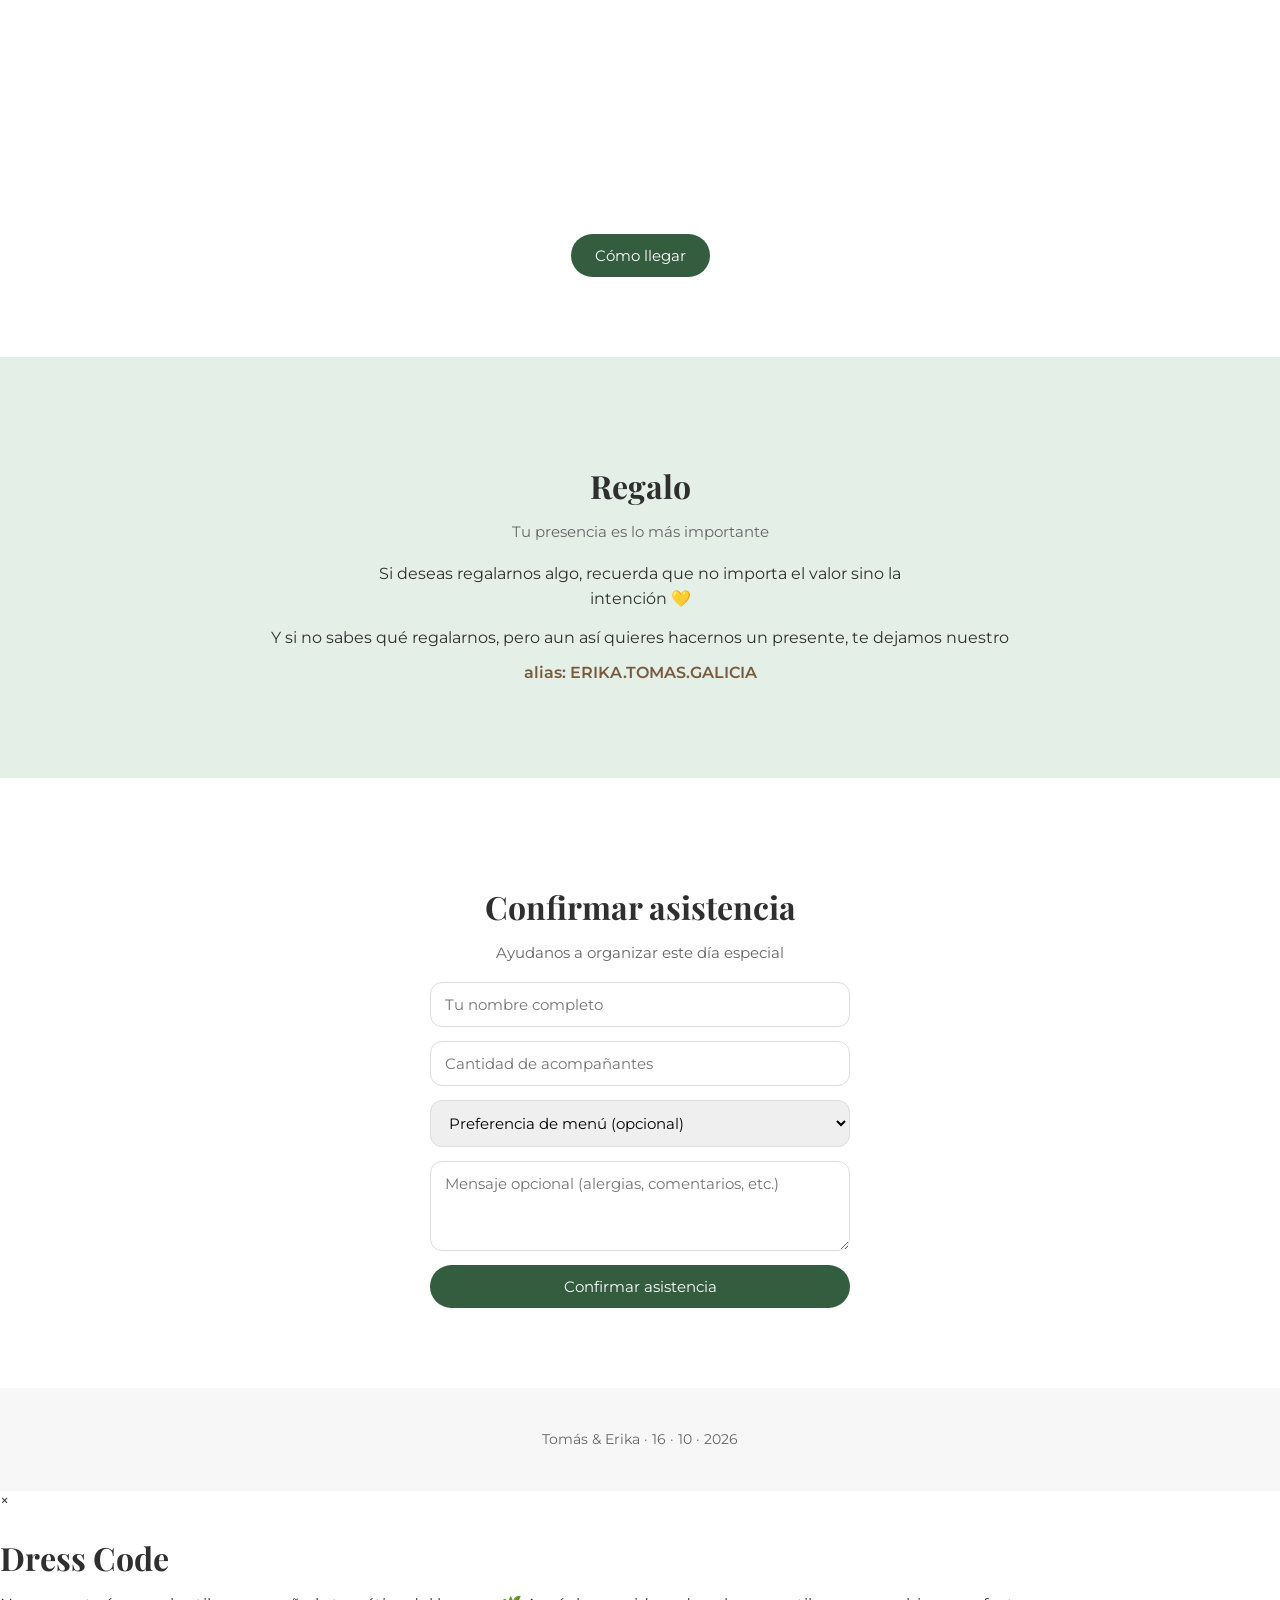
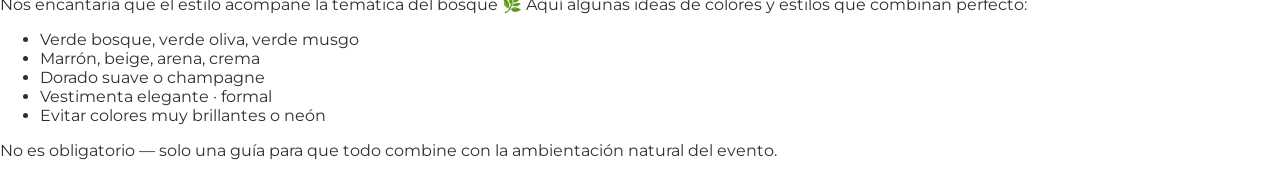
==== commit 690896f8: "Pop up Dress Code" ====
--- a/index.html
+++ b/index.html
@@ -70,7 +70,10 @@
     <p class="section-text">
         Elegante · Formal. Colores tierra, verdes, beige, marrones y tonos naturales.
     </p>
+
+    <button class="btn secondary" id="open-dresscode">Ver más</button>
 </section>
+
 
 <!-- UBICACIÓN -->
 <section class="section fade-section" id="location">
@@ -128,5 +131,31 @@
 </footer>
 
 <script src="script.js"></script>
+    
+<!-- Pop up Dress code -->
+<div id="dresscode-modal" class="modal">
+    <div class="modal-content">
+        <span class="close-modal" id="close-dresscode">&times;</span>
+
+        <h2>Dress Code</h2>
+        <p class="modal-text">
+            Nos encantaría que el estilo acompañe la temática del bosque 🌿  
+            Aquí algunas ideas de colores y estilos que combinan perfecto:
+        </p>
+
+        <ul class="modal-list">
+            <li>Verde bosque, verde oliva, verde musgo</li>
+            <li>Marrón, beige, arena, crema</li>
+            <li>Dorado suave o champagne</li>
+            <li>Vestimenta elegante · formal</li>
+            <li>Evitar colores muy brillantes o neón</li>
+        </ul>
+
+        <p class="modal-text">
+            No es obligatorio — solo una guía para que todo combine con la ambientación natural del evento.
+        </p>
+    </div>
+</div>
+
 </body>
 </html>
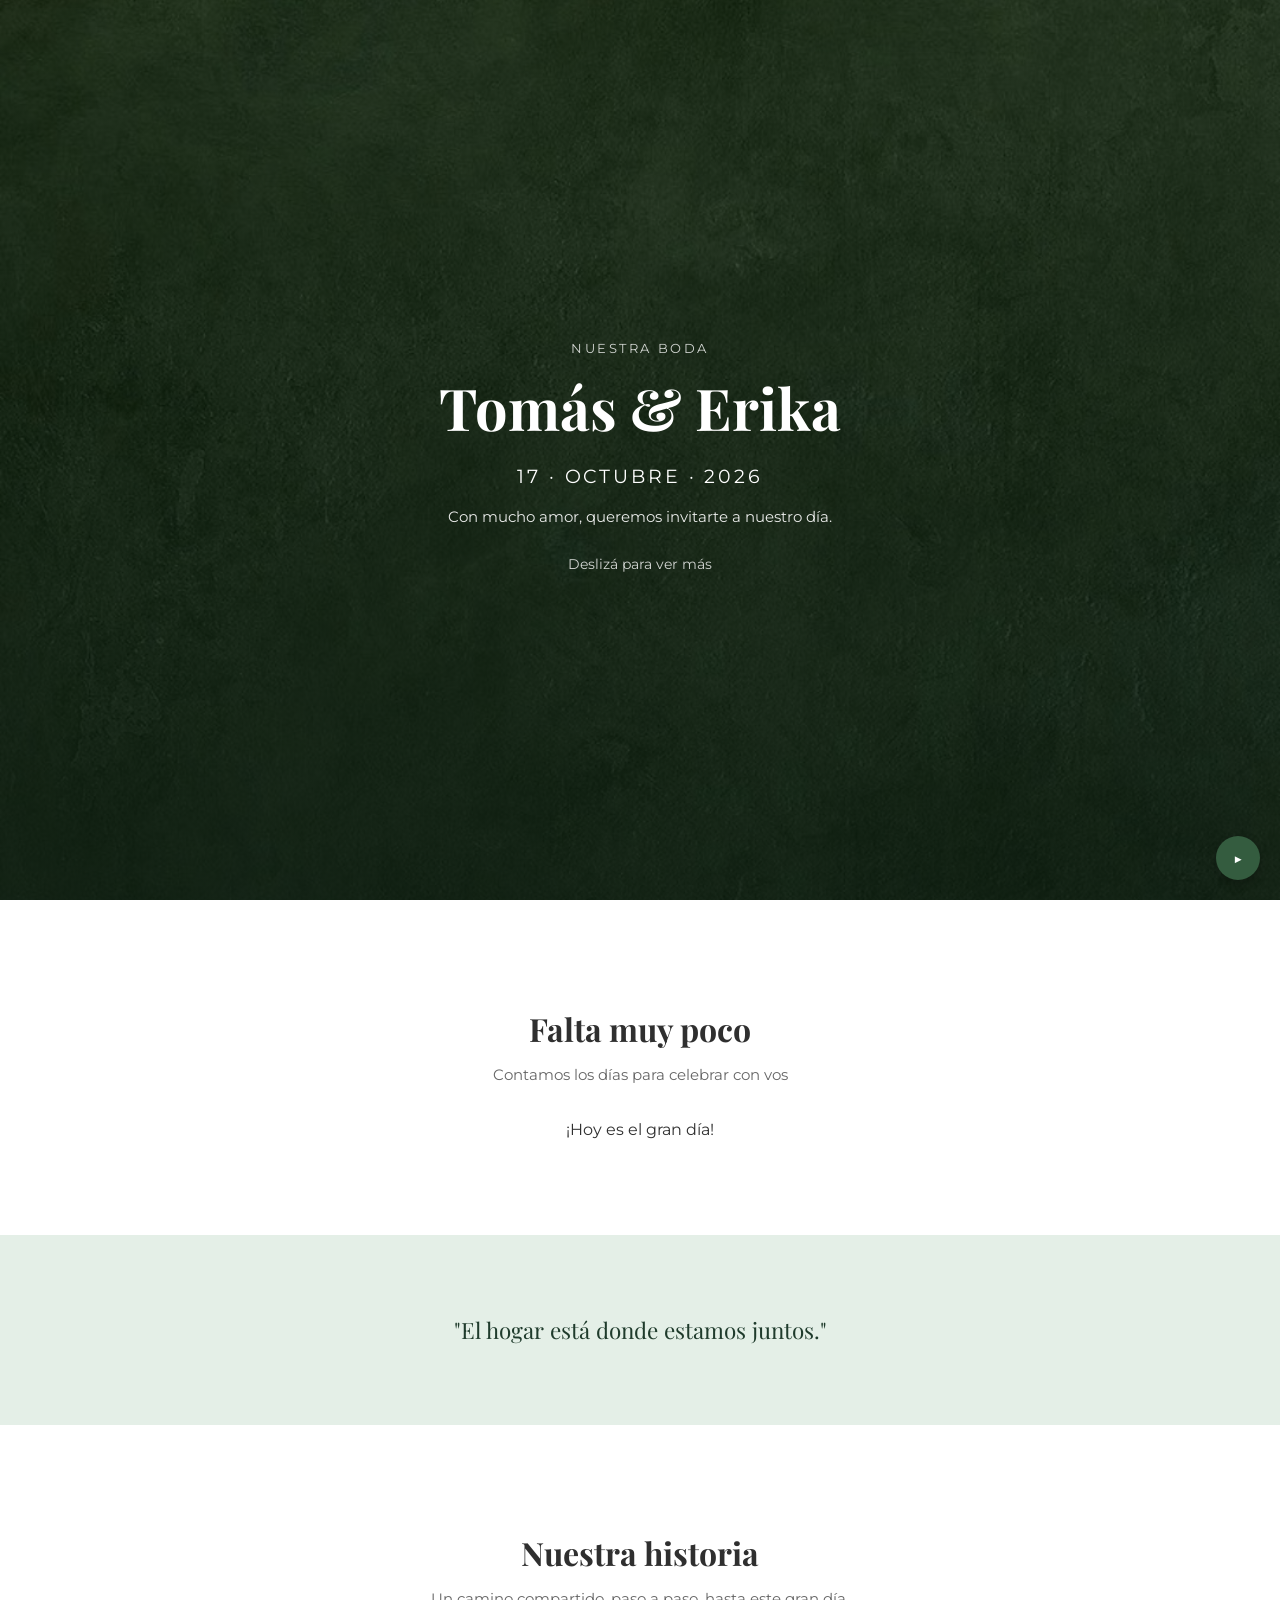
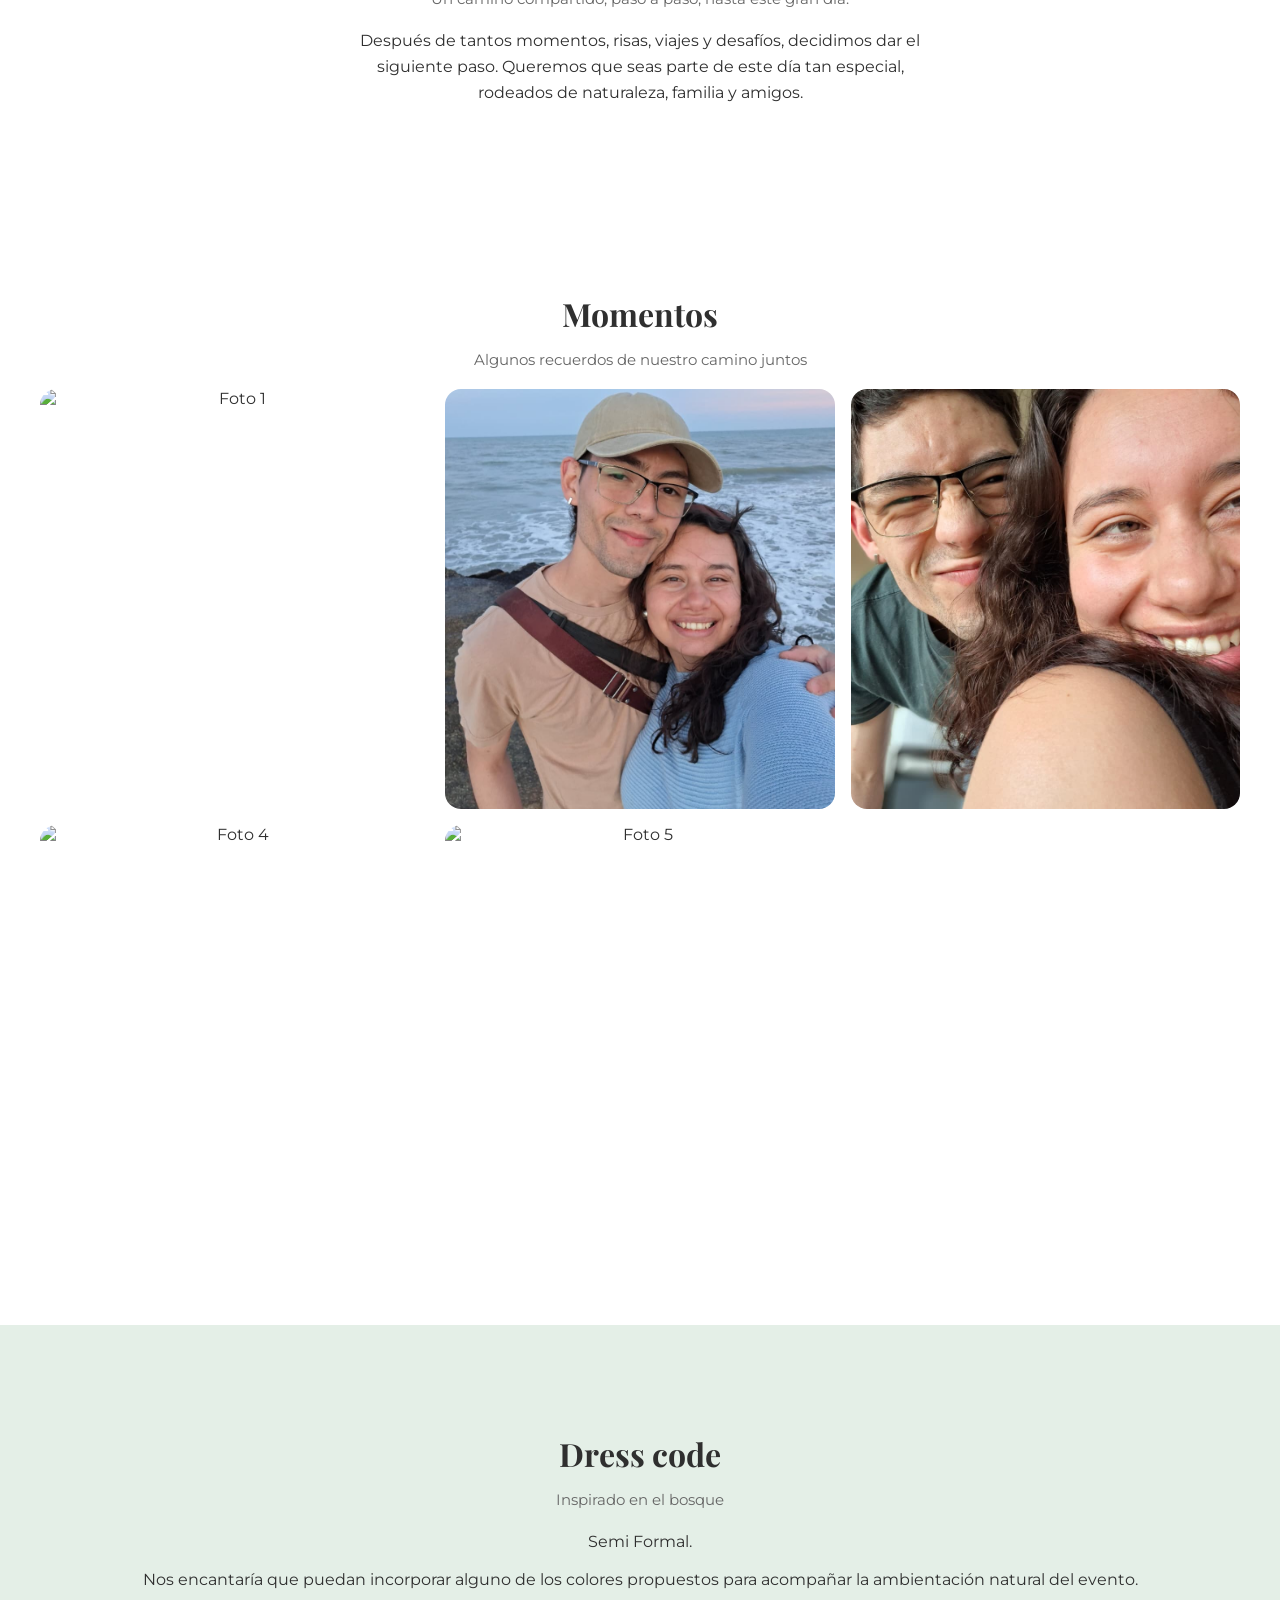
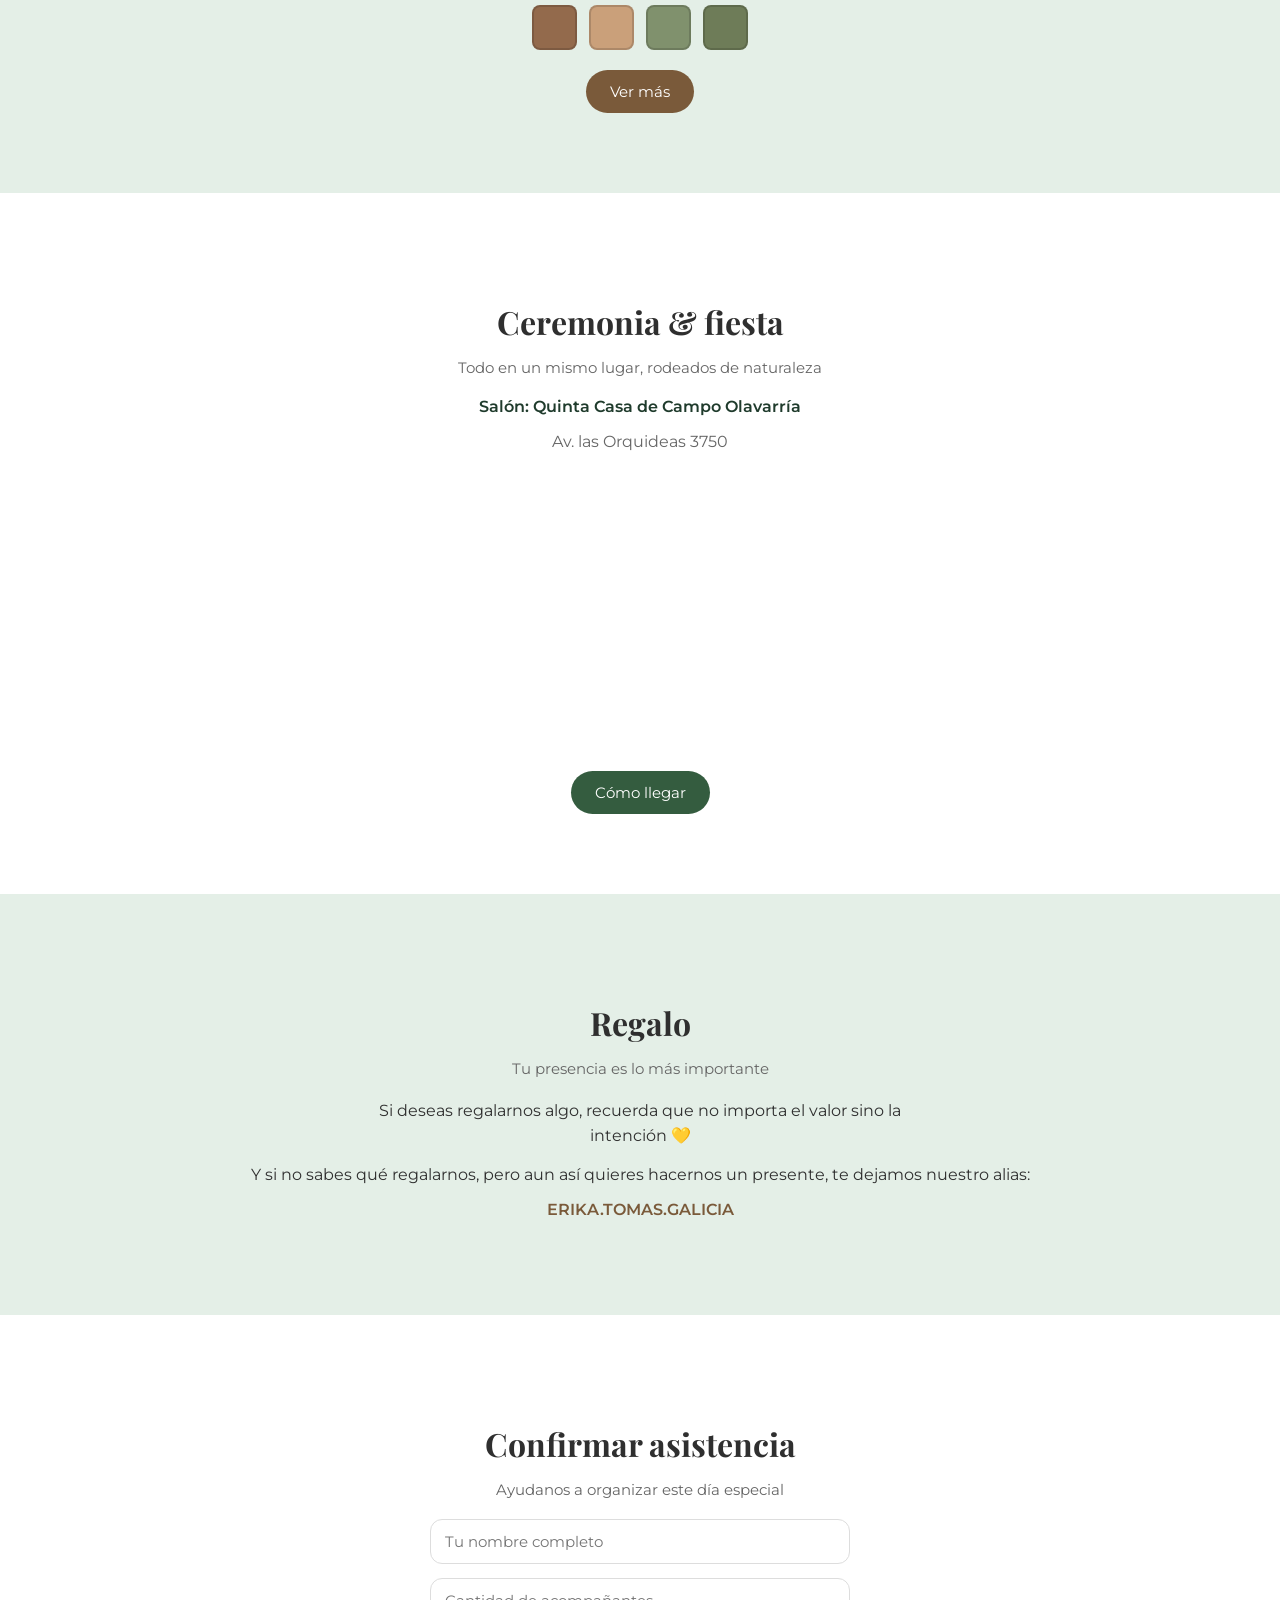
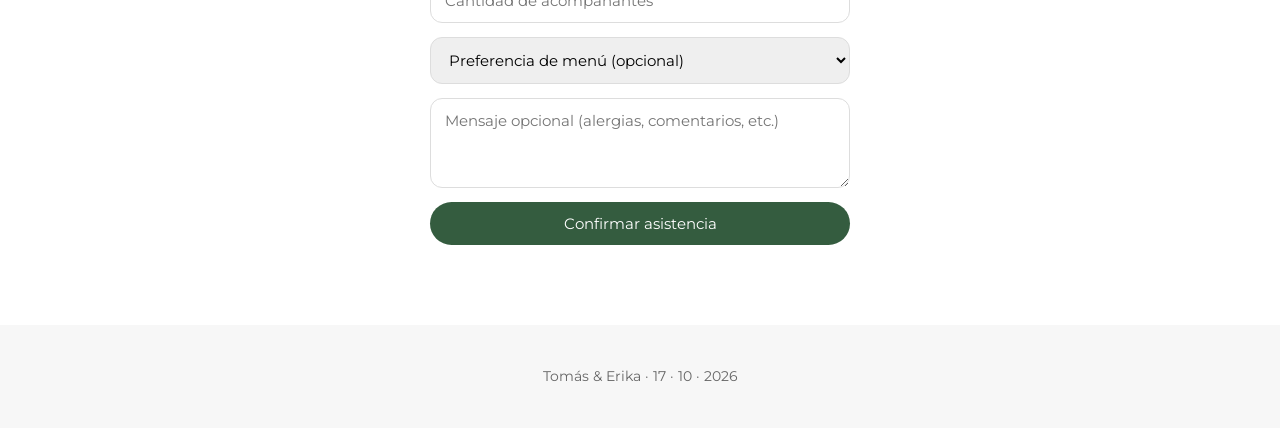
==== commit f7f371d5: "Add files via upload" ====
--- a/index.html
+++ b/index.html
@@ -24,7 +24,7 @@
     <div class="hero-content">
         <p class="hero-label">Nuestra boda</p>
         <h1 class="names">Tomás & Erika</h1>
-        <p class="date">16 · Octubre · 2026</p>
+        <p class="date">17 · Octubre · 2026</p>
         <p class="hero-sub">Con mucho amor, queremos invitarte a nuestro día.</p>
         <div class="hero-scroll">Deslizá para ver más</div>
     </div>
@@ -57,9 +57,11 @@
     <h2>Momentos</h2>
     <p class="section-sub">Algunos recuerdos de nuestro camino juntos</p>
     <div class="slider">
-        <div class="slide"><img src="fotos/Foto_1.jpeg" alt="Foto 1"></div>
+        <div class="slide"><img src="fotos/Foto_1.png" alt="Foto 1"></div>
         <div class="slide"><img src="fotos/Foto_2.jpeg" alt="Foto 2"></div>
         <div class="slide"><img src="fotos/Foto_3.jpeg" alt="Foto 3"></div>
+		<div class="slide"><img src="fotos/Foto_4.jpeg" alt="Foto 4"></div>
+		<div class="slide"><img src="fotos/Foto_5.jpg" alt="Foto 5"></div>
     </div>
 </section>
 
@@ -68,9 +70,19 @@
     <h2>Dress code</h2>
     <p class="section-sub">Inspirado en el bosque</p>
     <p class="section-text">
-        Elegante · Formal. Colores tierra, verdes, beige, marrones y tonos naturales.
+        Semi Formal. 
     </p>
-
+	<p>
+		Nos encantaría que puedan incorporar alguno de los colores 
+		propuestos para acompañar la ambientación natural del evento.
+	</p>
+	<div class="color-palette">
+		<div class="color-box" style="background-color: #936A4C;"></div>
+		<div class="color-box" style="background-color: #CAA07A;"></div>
+		<div class="color-box" style="background-color: #80916D;"></div>
+		<div class="color-box" style="background-color: #6E7C58;"></div>
+	</div>
+	<p></p>
     <button class="btn secondary" id="open-dresscode">Ver más</button>
 </section>
 
@@ -100,9 +112,9 @@
     <h2>Regalo</h2>
     <p class="section-sub">Tu presencia es lo más importante</p>
     <p class="section-text">
-        Si deseas regalarnos algo, recuerda que no importa el valor sino la intención 💛 <p>Y si no sabes qué regalarnos, pero aun así quieres hacernos un presente, te dejamos nuestro </p>
+        Si deseas regalarnos algo, recuerda que no importa el valor sino la intención 💛 <p>Y si no sabes qué regalarnos, pero aun así quieres hacernos un presente, te dejamos nuestro alias:</p>
     </p>
-    <p class="alias">alias: ERIKA.TOMAS.GALICIA</p>
+    <p class="alias">ERIKA.TOMAS.GALICIA</p>
 </section>
 
 <!-- RSVP -->
@@ -127,11 +139,9 @@
 </section>
 
 <footer class="footer">
-    <p>Tomás & Erika · 16 · 10 · 2026</p>
+    <p>Tomás & Erika · 17 · 10 · 2026</p>
 </footer>
 
-<script src="script.js"></script>
-    
 <!-- Pop up Dress code -->
 <div id="dresscode-modal" class="modal">
     <div class="modal-content">
@@ -139,16 +149,18 @@
 
         <h2>Dress Code</h2>
         <p class="modal-text">
-            Nos encantaría que el estilo acompañe la temática del bosque 🌿  
-            Aquí algunas ideas de colores y estilos que combinan perfecto:
+            Aquí algunas ideas de colores y estilos que combinan perfecto🌿:
         </p>
 
         <ul class="modal-list">
-            <li>Verde bosque, verde oliva, verde musgo</li>
-            <li>Marrón, beige, arena, crema</li>
-            <li>Dorado suave o champagne</li>
-            <li>Vestimenta elegante · formal</li>
-            <li>Evitar colores muy brillantes o neón</li>
+            <div class="inspiration-gallery">
+				<img src="fotos/inspiracion1.jpg" alt="Outfit femenino semi formal">
+				<img src="fotos/inspiracion2.jpg" alt="Outfit masculino semi formal">
+				<img src="fotos/inspiracion3.jpg" alt="Outfit en tonos tierra">
+				<img src="fotos/inspiracion4.jpg" alt="Outfit en tonos tierra">
+
+			</div>
+
         </ul>
 
         <p class="modal-text">
@@ -157,5 +169,7 @@
     </div>
 </div>
 
+<script src="script.js"></script>
+    
 </body>
 </html>
--- a/styles.css
+++ b/styles.css
@@ -151,6 +151,7 @@
 
 /* GALERÍA */
 
+/* --- SLIDER ORIGINAL (MÓVILES) --- */
 .slider {
     display: flex;
     overflow-x: auto;
@@ -166,9 +167,41 @@
 
 .slide img {
     width: 100%;
+    height: 90%;
     border-radius: 16px;
+    object-fit: cover;
     display: block;
 }
+
+/* --- VISTA PC (PANTALLAS GRANDES) --- */
+@media (min-width: 900px) {
+
+    /* Convertimos el slider en galería */
+    .slider {
+        display: grid;
+        grid-template-columns: repeat(3, 1fr);
+        gap: 16px;
+        overflow: visible; /* importante para que no corte imágenes */
+        padding: 0;
+    }
+
+    /* Cada slide deja de comportarse como carrusel */
+    .slide {
+        flex: unset;
+        scroll-snap-align: unset;
+    }
+
+    /* Imágenes más chicas y verticales */
+    .slide img {
+        height: 320px;
+        width: 100%;
+        object-fit: cover;
+        border-radius: 16px;
+    }
+}
+
+
+
 
 /* UBICACIÓN */
 
@@ -315,3 +348,94 @@
         padding: 80px 40px;
     }
 }
+
+/* MODAL Dress code*/
+.modal {
+    display: none;
+    position: fixed;
+    z-index: 999;
+    inset: 0;
+    background: rgba(0,0,0,0.6);
+    backdrop-filter: blur(3px);
+    justify-content: center;
+    align-items: center;
+    padding: 20px;
+}
+
+.modal-content {
+    background: var(--white);
+    border-radius: 16px;
+    max-width: 420px;
+    width: 100%;
+    padding: 30px 24px;
+    text-align: center;
+    animation: fadeIn 0.4s ease;
+    box-shadow: 0 8px 25px rgba(0,0,0,0.25);
+}
+
+.close-modal {
+    position: absolute;
+    top: 18px;
+    right: 24px;
+    font-size: 1.6rem;
+    cursor: pointer;
+    color: var(--green-dark);
+}
+
+.modal-text {
+    color: var(--text-soft);
+    margin-bottom: 20px;
+    line-height: 1.6;
+}
+
+.modal-list {
+    text-align: left;
+    margin: 0 auto 20px;
+    padding-left: 20px;
+    color: var(--green-dark);
+    line-height: 1.6;
+}
+
+/* Botón secundario */
+.btn.secondary {
+    background: var(--brown);
+    color: var(--white);
+}
+
+.btn.secondary:hover {
+    background: var(--green-dark);
+}
+.color-palette {
+    display: flex;
+    justify-content: center;
+    gap: 12px;
+    margin: 10px 0 20px;
+}
+
+.color-box {
+    width: 45px;
+    height: 45px;
+    border-radius: 8px;
+    border: 2px solid rgba(0,0,0,0.15);
+}
+
+.inspiration-gallery {
+    display: flex;
+    flex-wrap: wrap;
+    justify-content: center;
+    gap: 12px;
+    margin-top: 20px;
+}
+
+.inspiration-gallery img {
+    width: 100px;
+    height: 140px;
+    object-fit: cover;
+    border-radius: 10px;
+    box-shadow: 0 4px 10px rgba(0,0,0,0.15);
+    transition: transform 0.3s ease;
+}
+
+.inspiration-gallery img:hover {
+    transform: scale(1.05);
+}
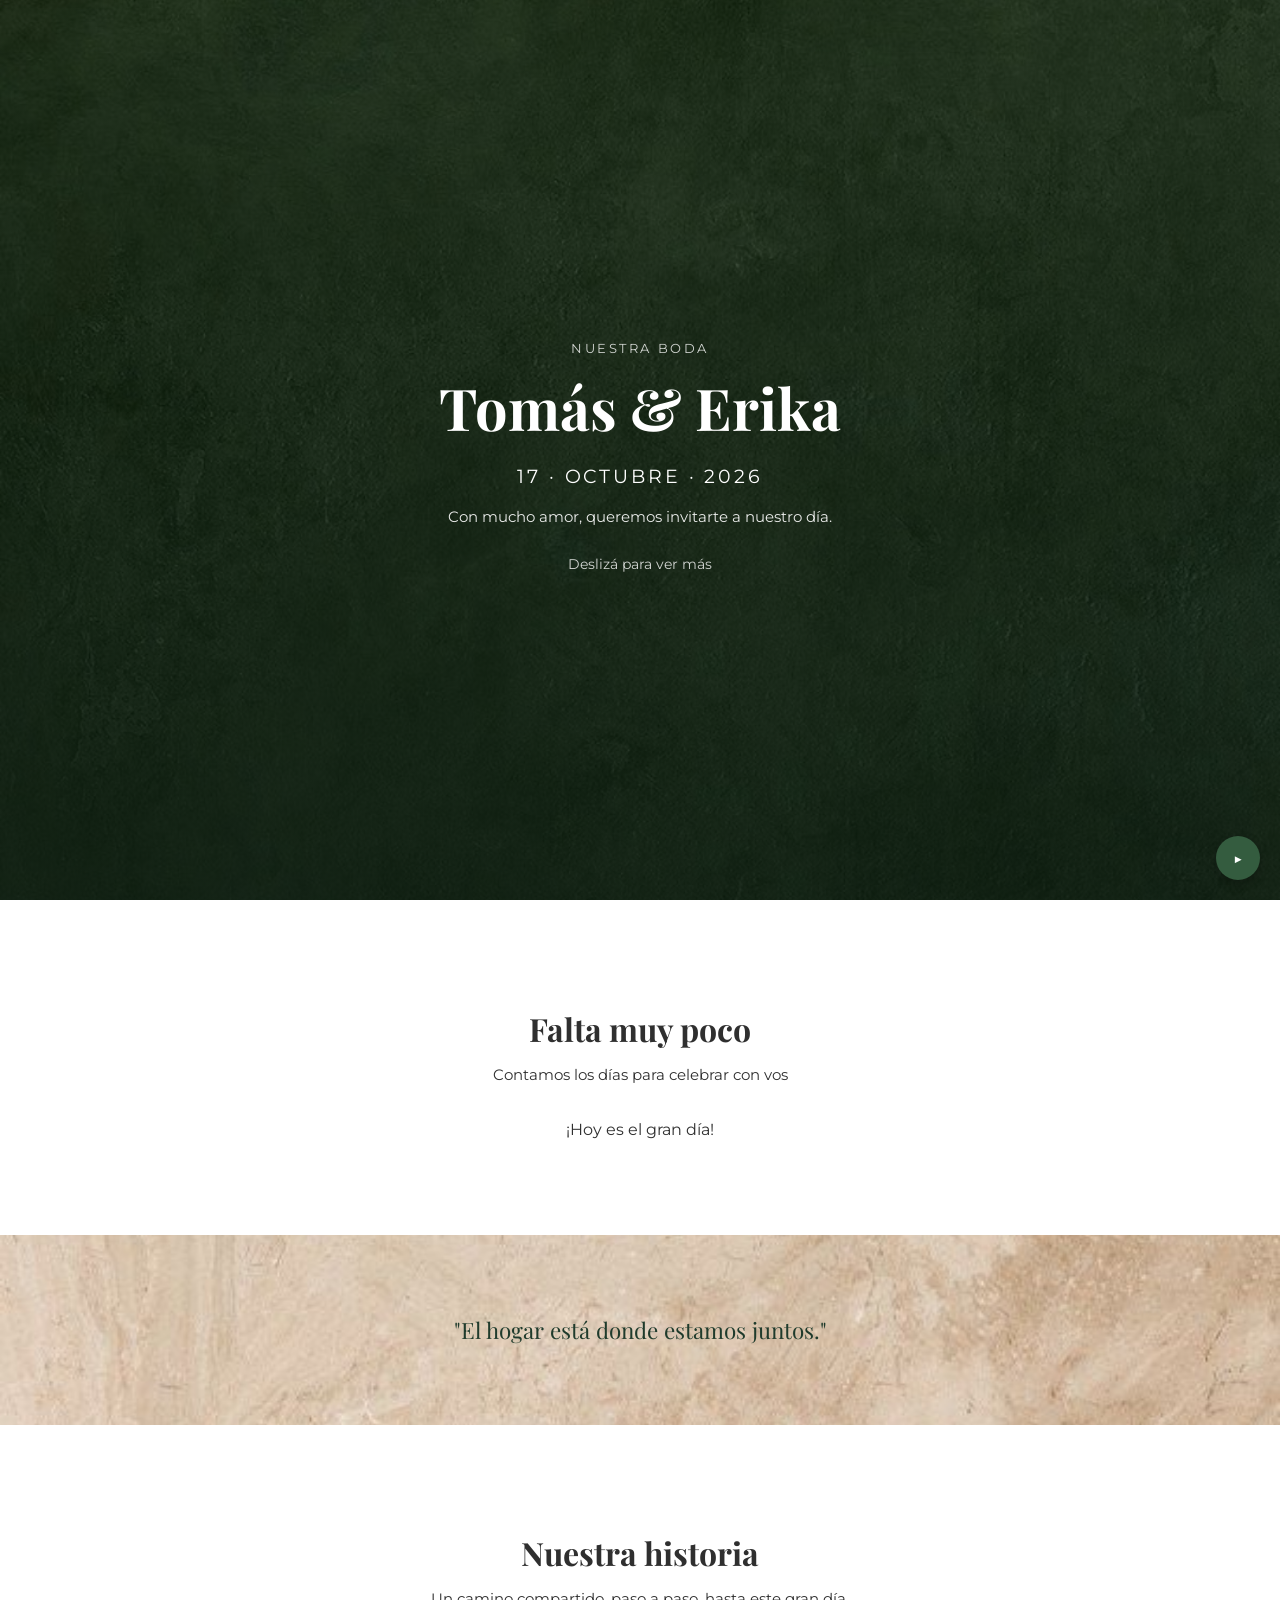
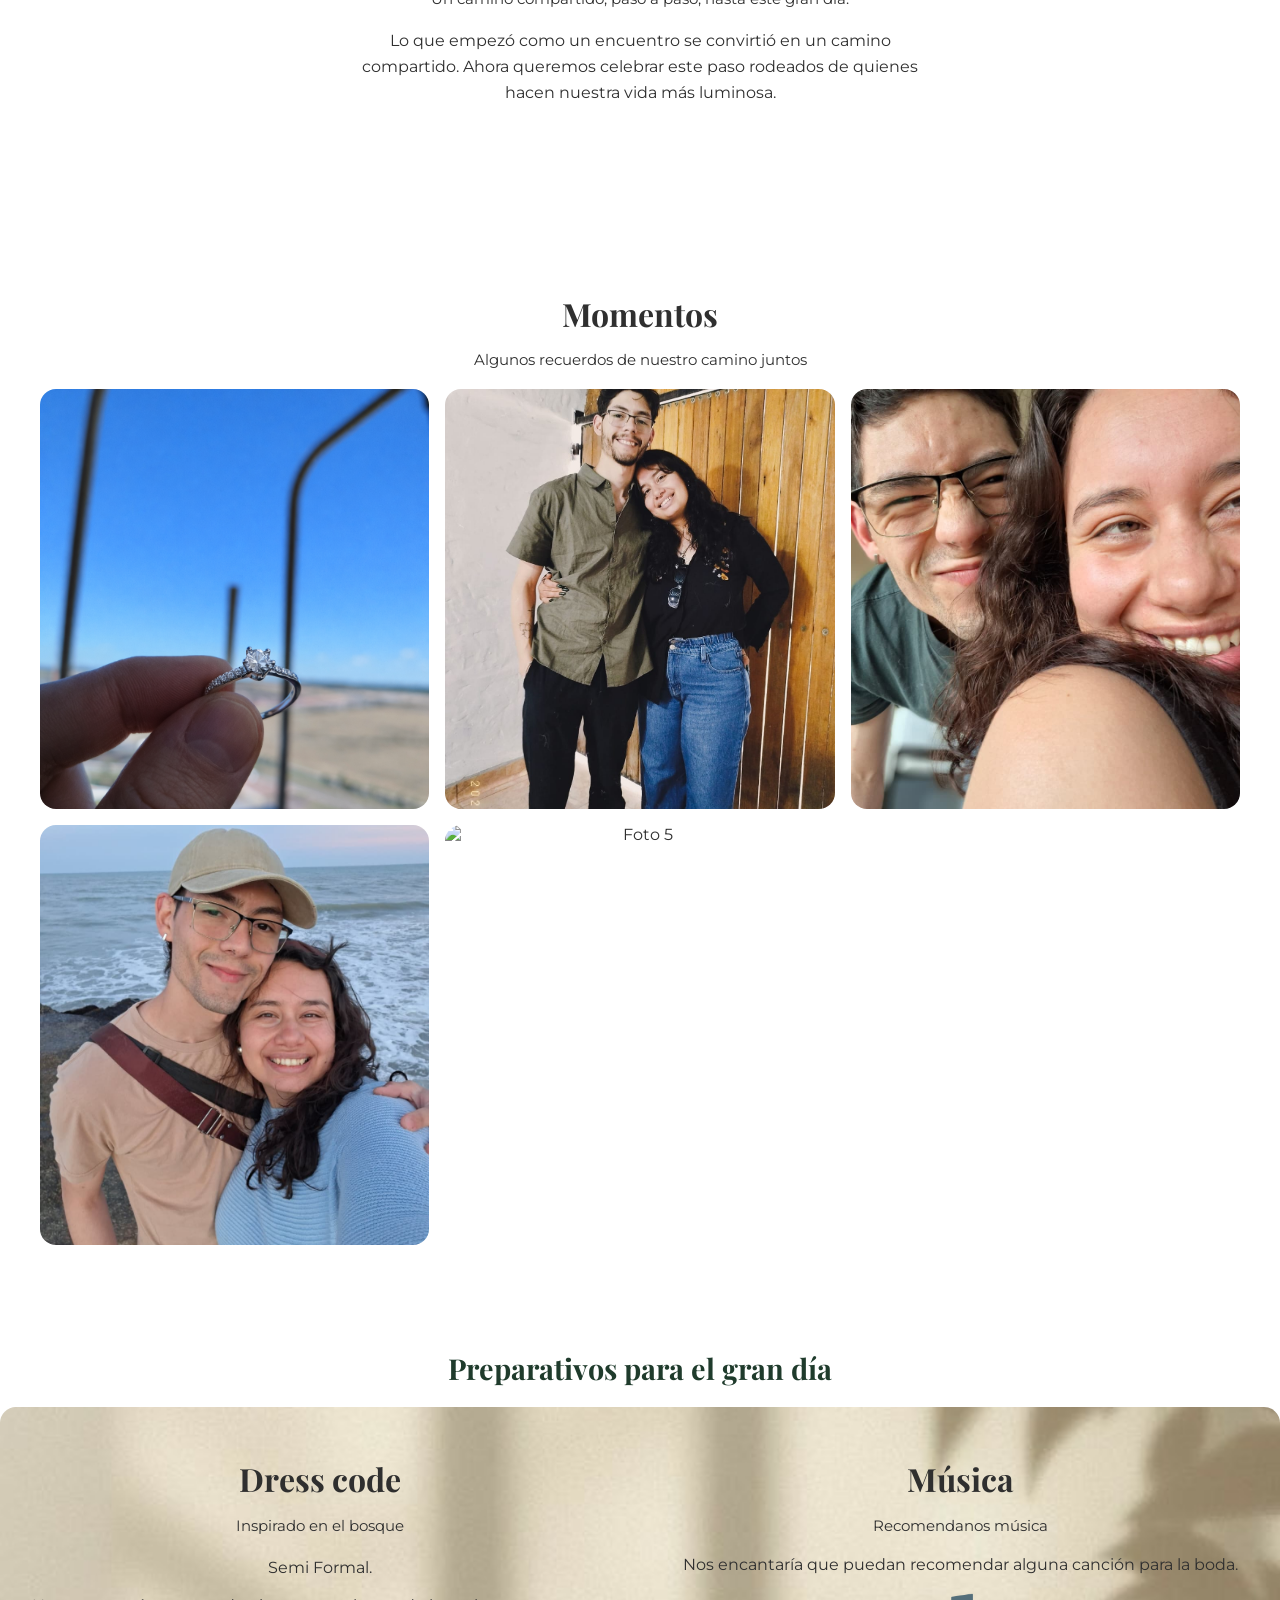
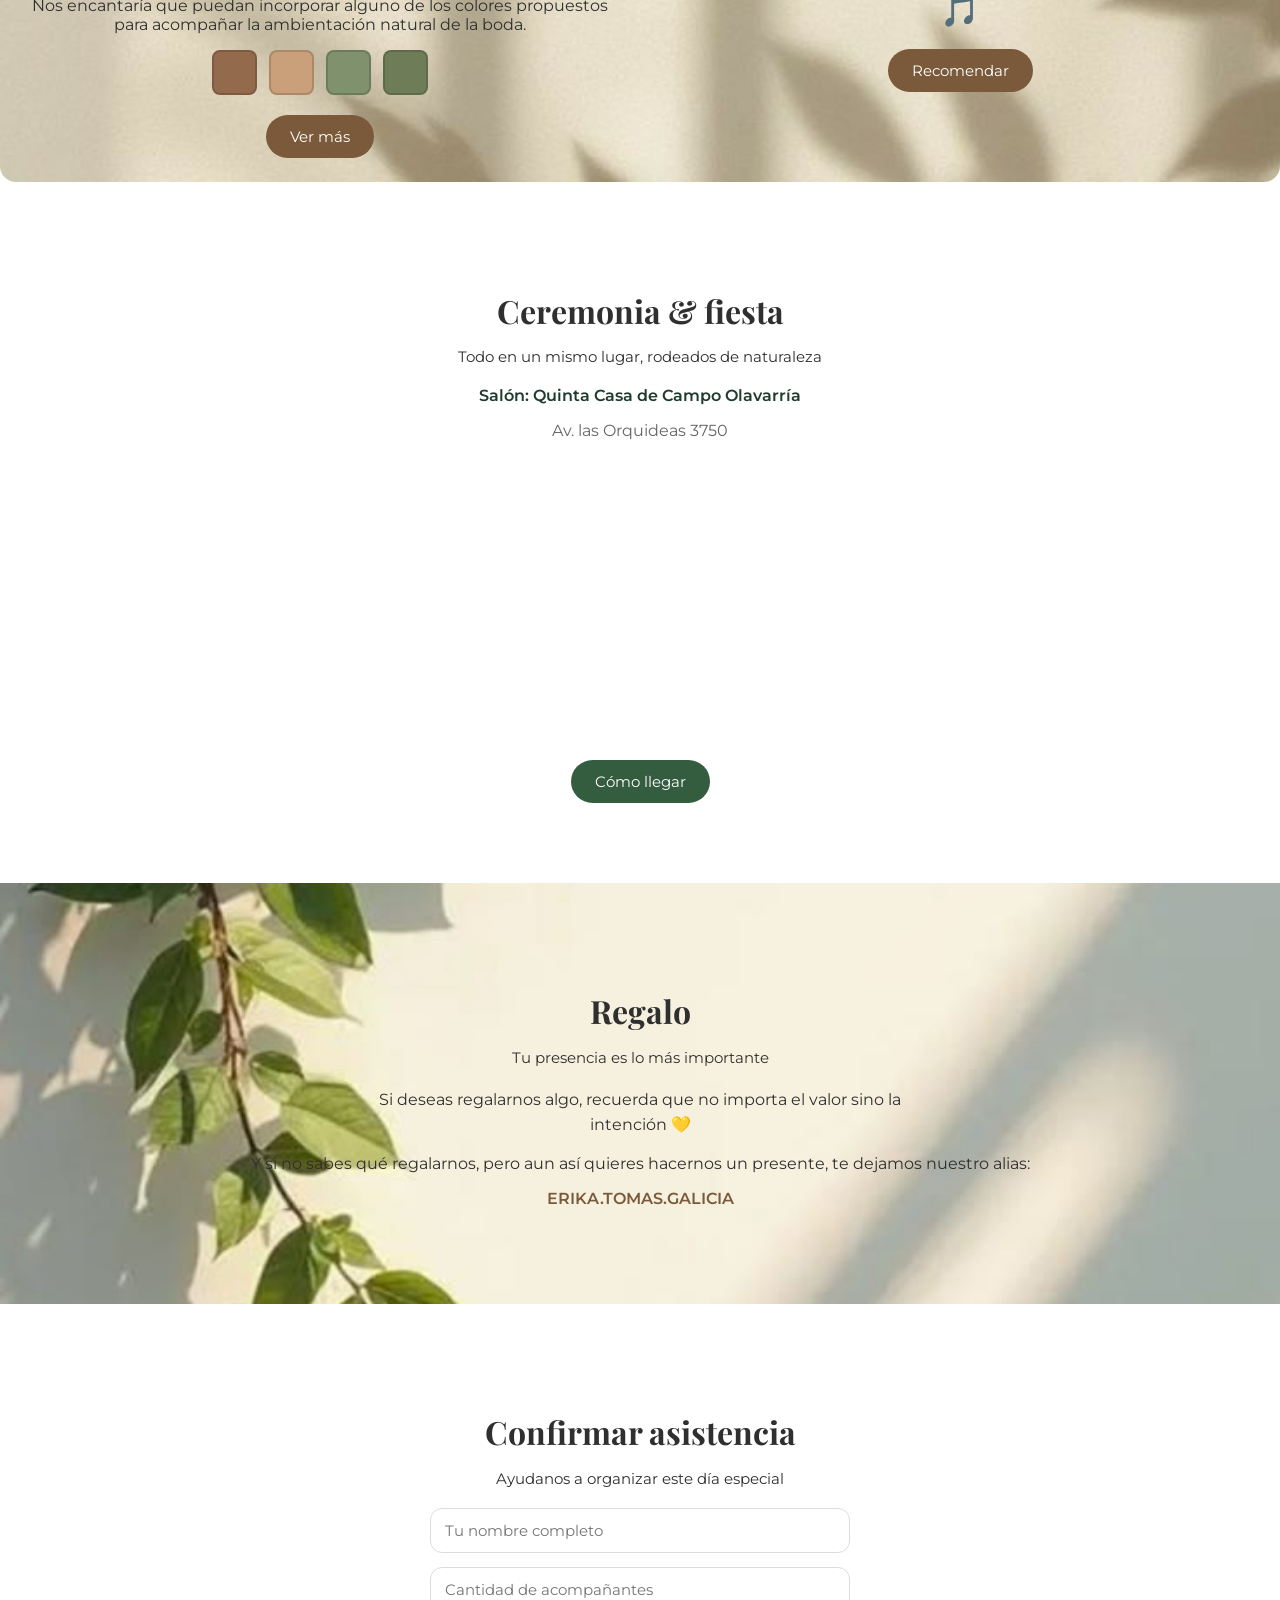
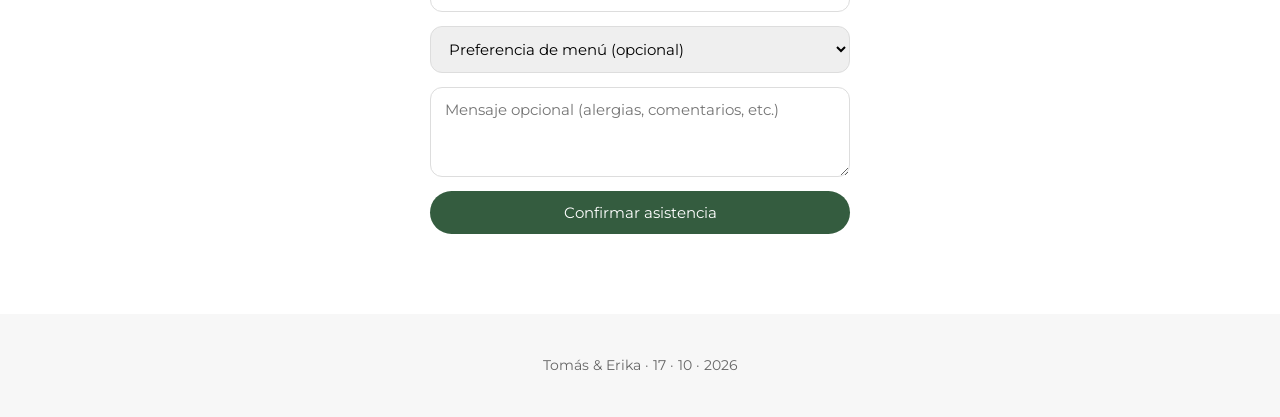
==== commit df73d320: "Actualizacion" ====
--- a/index.html
+++ b/index.html
@@ -3,7 +3,7 @@
 <head>
     <meta charset="UTF-8">
     <meta name="viewport" content="width=device-width, initial-scale=1.0">
-    <title>Tomás & Erika - 16.10.2026</title>
+    <title>Tomás & Erika - 17.10.2026</title>
 
     <!-- Tipografías estilo Fixdate -->
     <link href="https://fonts.googleapis.com/css2?family=Playfair+Display:wght@400;600&family=Montserrat:wght@300;400;600&display=swap" rel="stylesheet">
@@ -47,8 +47,8 @@
     <h2>Nuestra historia</h2>
     <p class="section-sub">Un camino compartido, paso a paso, hasta este gran día.</p>
     <p class="section-text">
-        Después de tantos momentos, risas, viajes y desafíos, decidimos dar el siguiente paso.
-        Queremos que seas parte de este día tan especial, rodeados de naturaleza, familia y amigos.
+        Lo que empezó como un encuentro se convirtió en un camino compartido.
+		Ahora queremos celebrar este paso rodeados de quienes hacen nuestra vida más luminosa.
     </p>
 </section>
 
@@ -65,27 +65,45 @@
     </div>
 </section>
 
-<!-- DRESS CODE -->
-<section class="section section-soft fade-section" id="dresscode">
-    <h2>Dress code</h2>
-    <p class="section-sub">Inspirado en el bosque</p>
-    <p class="section-text">
-        Semi Formal. 
-    </p>
-	<p>
-		Nos encantaría que puedan incorporar alguno de los colores 
-		propuestos para acompañar la ambientación natural del evento.
-	</p>
-	<div class="color-palette">
-		<div class="color-box" style="background-color: #936A4C;"></div>
-		<div class="color-box" style="background-color: #CAA07A;"></div>
-		<div class="color-box" style="background-color: #80916D;"></div>
-		<div class="color-box" style="background-color: #6E7C58;"></div>
-	</div>
-	<p></p>
-    <button class="btn secondary" id="open-dresscode">Ver más</button>
-</section>
-
+<!-- CONTENEDOR DE DOS COLUMNAS -->
+<h2 class="dual-title">Preparativos para el gran día</h2>
+<div class="dual-sections">
+	<!-- DRESS CODE -->
+	<section class="section section-soft fade-section" id="dresscode">
+		<h2>Dress code</h2>
+		<p class="section-sub">Inspirado en el bosque</p>
+		<p class="section-text">
+			Semi Formal. 
+		</p>
+		<p>
+			Nos encantaría que puedan incorporar alguno de los colores 
+			propuestos para acompañar la ambientación natural de la boda.
+		</p>
+		<div class="color-palette">
+			<div class="color-box" style="background-color: #936A4C;"></div>
+			<div class="color-box" style="background-color: #CAA07A;"></div>
+			<div class="color-box" style="background-color: #80916D;"></div>
+			<div class="color-box" style="background-color: #6E7C58;"></div>
+		</div>
+		<p></p>
+		<button class="btn secondary1" id="open-dresscode">Ver más</button>
+	</section>
+
+	<!-- Cancion -->
+	<section class="section section-soft fade-section" id="recomendacion">
+		<h2>Música</h2>
+		<p class="section-sub">Recomendanos música</p>
+
+		<p>Nos encantaría que puedan recomendar alguna canción para la boda.</p>
+		<p> </p>
+		<!-- Ícono animado -->
+		<div class="music-icon">
+			🎵
+		</div>
+		<p> </p>
+		<button class="btn secondary2" id="open-recomendacion">Recomendar</button>
+	</section>
+</div>
 
 <!-- UBICACIÓN -->
 <section class="section fade-section" id="location">
@@ -108,7 +126,7 @@
 </section>
 
 <!-- REGALO -->
-<section class="section section-soft fade-section" id="gift">
+<section class="section section-soft2 fade-section" id="gift">
     <h2>Regalo</h2>
     <p class="section-sub">Tu presencia es lo más importante</p>
     <p class="section-text">
@@ -169,6 +187,30 @@
     </div>
 </div>
 
+<!-- Pop up Musica -->
+<div id="recomendacion-modal" class="modal">
+    <div class="modal-content">
+        <span class="close-modal" id="close-recomendacion">&times;</span>
+		
+		<h2>Recomendar musica</h2>
+		<p class="modal-text">Ayudanos a organizar este día especial</p>
+		<p class="modal-text">
+            No es obligatorio — solo es una opcion para sumar al evento.
+        </p>
+		<form name="Musica" method="POST" class="rsvp-form" data-netlify="true" action="success_music.html">
+			<input type="hidden" name="form-name" value="Musica">
+
+			<input type="text" name="nombre-cancion" placeholder="Nombre de la cancion" required>
+			<input type="text" name="nombre-artista" placeholder="Nombre del artista" required>
+
+			<textarea name="mensaje" placeholder="Mensaje opcional (consideracion, link, etc.)"></textarea>
+			<button type="submit" class="btn secondary">Recomendar</button>
+		</form>
+		
+        
+    </div>
+</div>
+
 <script src="script.js"></script>
     
 </body>
--- a/styles.css
+++ b/styles.css
@@ -87,9 +87,7 @@
     text-align: center;
 }
 
-.section-soft {
-    background: var(--green-soft);
-}
+
 
 h2 {
     font-family: 'Playfair Display', serif;
@@ -99,7 +97,7 @@
 
 .section-sub {
     font-size: 0.95rem;
-    color: var(--text-soft);
+    color: var(--text);
     margin-bottom: 20px;
 }
 
@@ -373,13 +371,25 @@
     box-shadow: 0 8px 25px rgba(0,0,0,0.25);
 }
 
+/* Asegura que el cuadro blanco sea el contenedor de referencia */
+.modal-content {
+    position: relative;
+}
+
+/* Posición correcta de la cruz dentro del cuadro */
 .close-modal {
     position: absolute;
-    top: 18px;
-    right: 24px;
+    top: 12px;
+    right: 16px;
     font-size: 1.6rem;
     cursor: pointer;
     color: var(--green-dark);
+    z-index: 10;
+}
+.close-modal:hover {
+    transform: scale(1.15);
+    color: var(--brown);
+    transition: 0.2s ease;
 }
 
 .modal-text {
@@ -396,15 +406,25 @@
     line-height: 1.6;
 }
 
-/* Botón secundario */
-.btn.secondary {
+/* Botón secundario 1 y 2*/
+.btn.secondary1 {
     background: var(--brown);
     color: var(--white);
 }
 
-.btn.secondary:hover {
-    background: var(--green-dark);
-}
+.btn.secondary1:hover {
+    background: var(--green);
+}
+
+.btn.secondary2 {
+    background: var(--brown);
+    color: var(--white);
+}
+
+.btn.secondary2:hover {
+    background: var(--green);
+}
+
 .color-palette {
     display: flex;
     justify-content: center;
@@ -439,3 +459,87 @@
 .inspiration-gallery img:hover {
     transform: scale(1.05);
 }
+
+.section-soft {
+    background: url('fotos/Seccion1.jpg') center/cover no-repeat;
+}
+
+.section-soft2 {
+    background: url('fotos/Seccion3.jpg') center/cover no-repeat;
+}
+
+/* Contenedor de Dress Code + Música */
+.dual-sections {
+	background: url('fotos/Seccion2.jpg');
+	 background-size: cover;       /* se expande sin repetirse */
+    background-position: center;  /* centrado */
+    background-repeat: no-repeat; /* evita repetición */
+    display: grid;
+    grid-template-columns: 1fr;
+    margin: 0 auto;
+    border-radius: 16px;
+    overflow: hidden; /* une visualmente las cajas */
+}
+
+/* PC: dos columnas */
+@media (min-width: 900px) {
+    .dual-sections {
+        grid-template-columns: 1fr 1fr;
+    }
+}
+
+/* Igualar alturas internas */
+.dual-sections .section {
+    margin: 0;
+    border-radius: 0; /* sin bordes internos */
+    padding: 24px;
+}
+
+/* Fondo igual para ambas */
+.dual-sections .section-soft {
+    background: transparent !important;
+}
+
+/* Bordes externos redondeados */
+.dual-sections .section:first-child {
+    border-top-left-radius: 16px;
+    border-bottom-left-radius: 16px;
+}
+
+.dual-sections .section:last-child {
+    border-top-right-radius: 16px;
+    border-bottom-right-radius: 16px;
+}
+
+/* En teléfono: bordes ajustados */
+@media (max-width: 899px) {
+    .dual-sections .section:first-child {
+        border-radius: 16px 16px 0 0;
+    }
+    .dual-sections .section:last-child {
+        border-radius: 0 0 16px 16px;
+    }
+}
+
+/* Botón alineado abajo */
+.dual-sections .section .btn {
+    margin-top: auto;
+}
+.music-icon {
+    font-size: 32px;
+    text-align: center;
+    margin: 10px 0 20px;
+    animation: bounce 1.6s infinite ease-in-out;
+}
+
+@keyframes bounce {
+    0%, 100% { transform: translateY(0); opacity: 1; }
+    50% { transform: translateY(-6px); opacity: 0.8; }
+}
+
+.dual-title {
+    text-align: center;
+    margin-bottom: 20px;
+    font-size: 1.8rem;
+    color: var(--green-dark);
+}
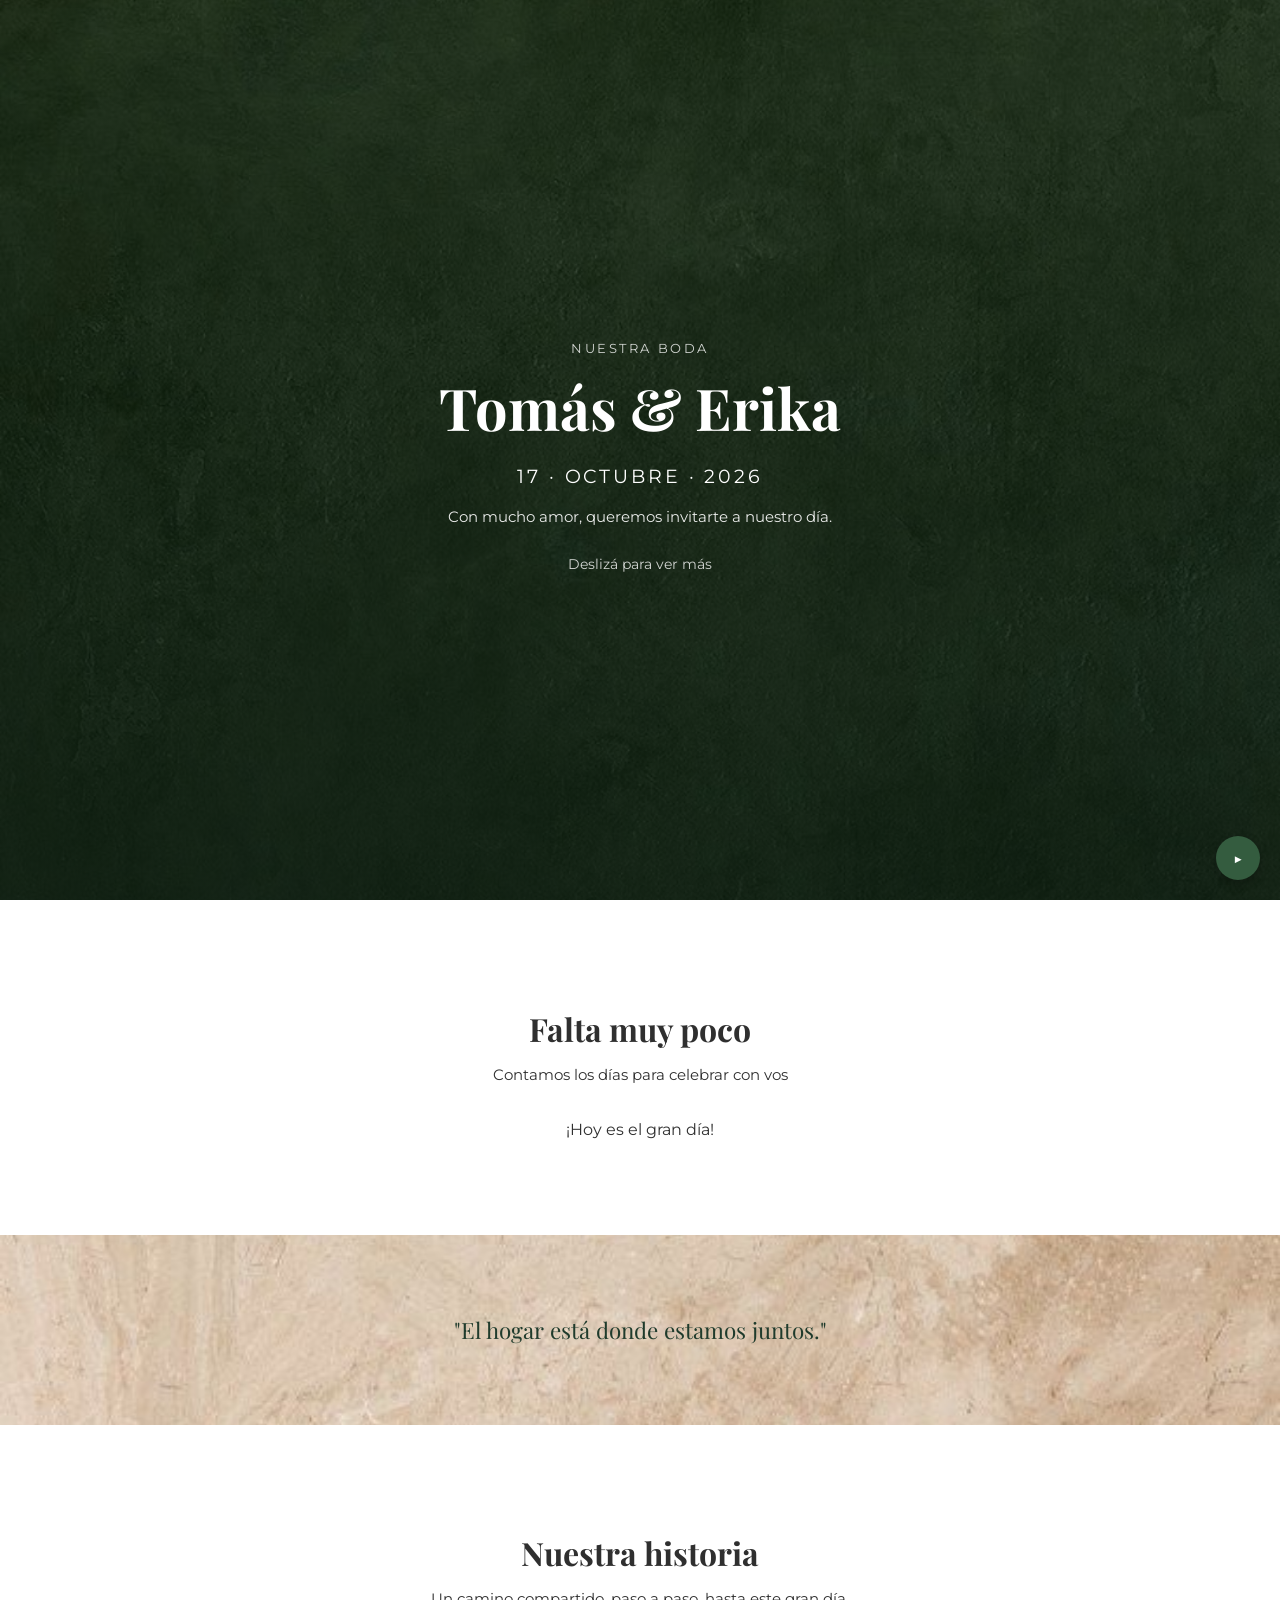
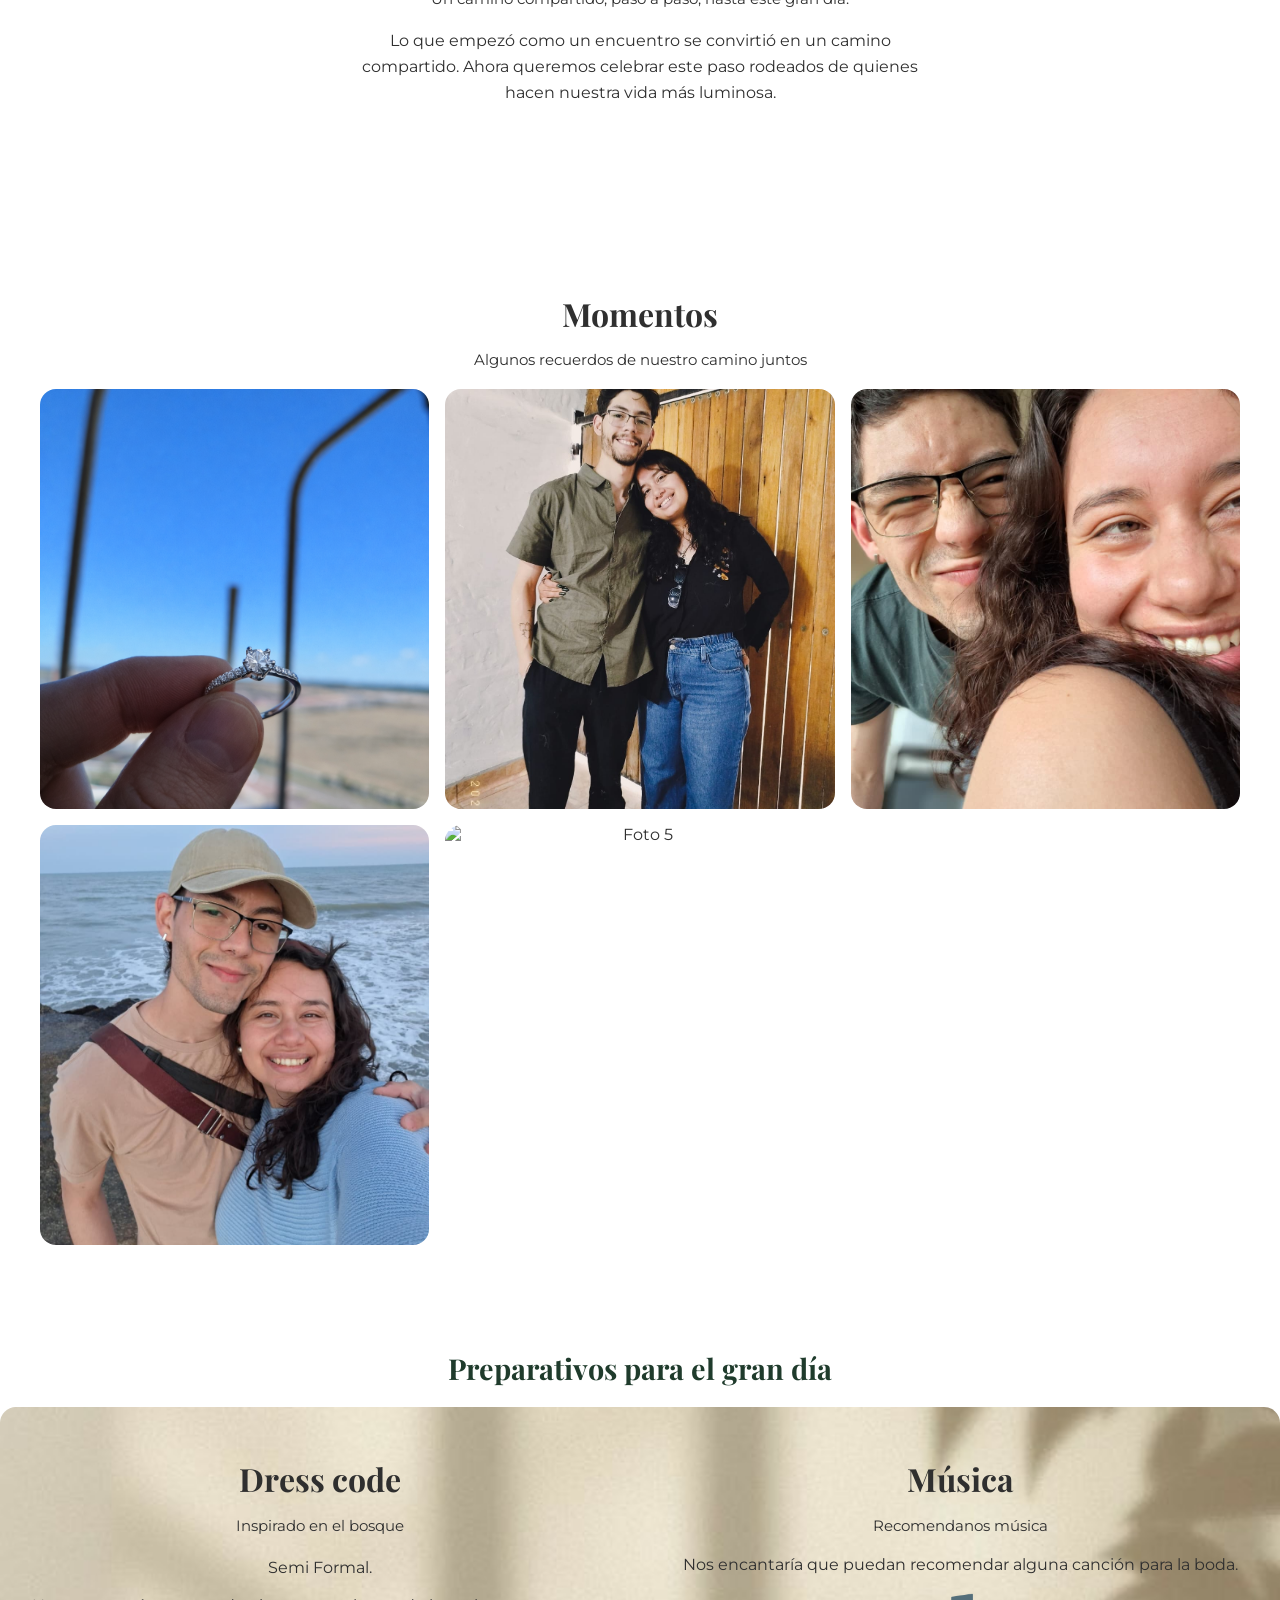
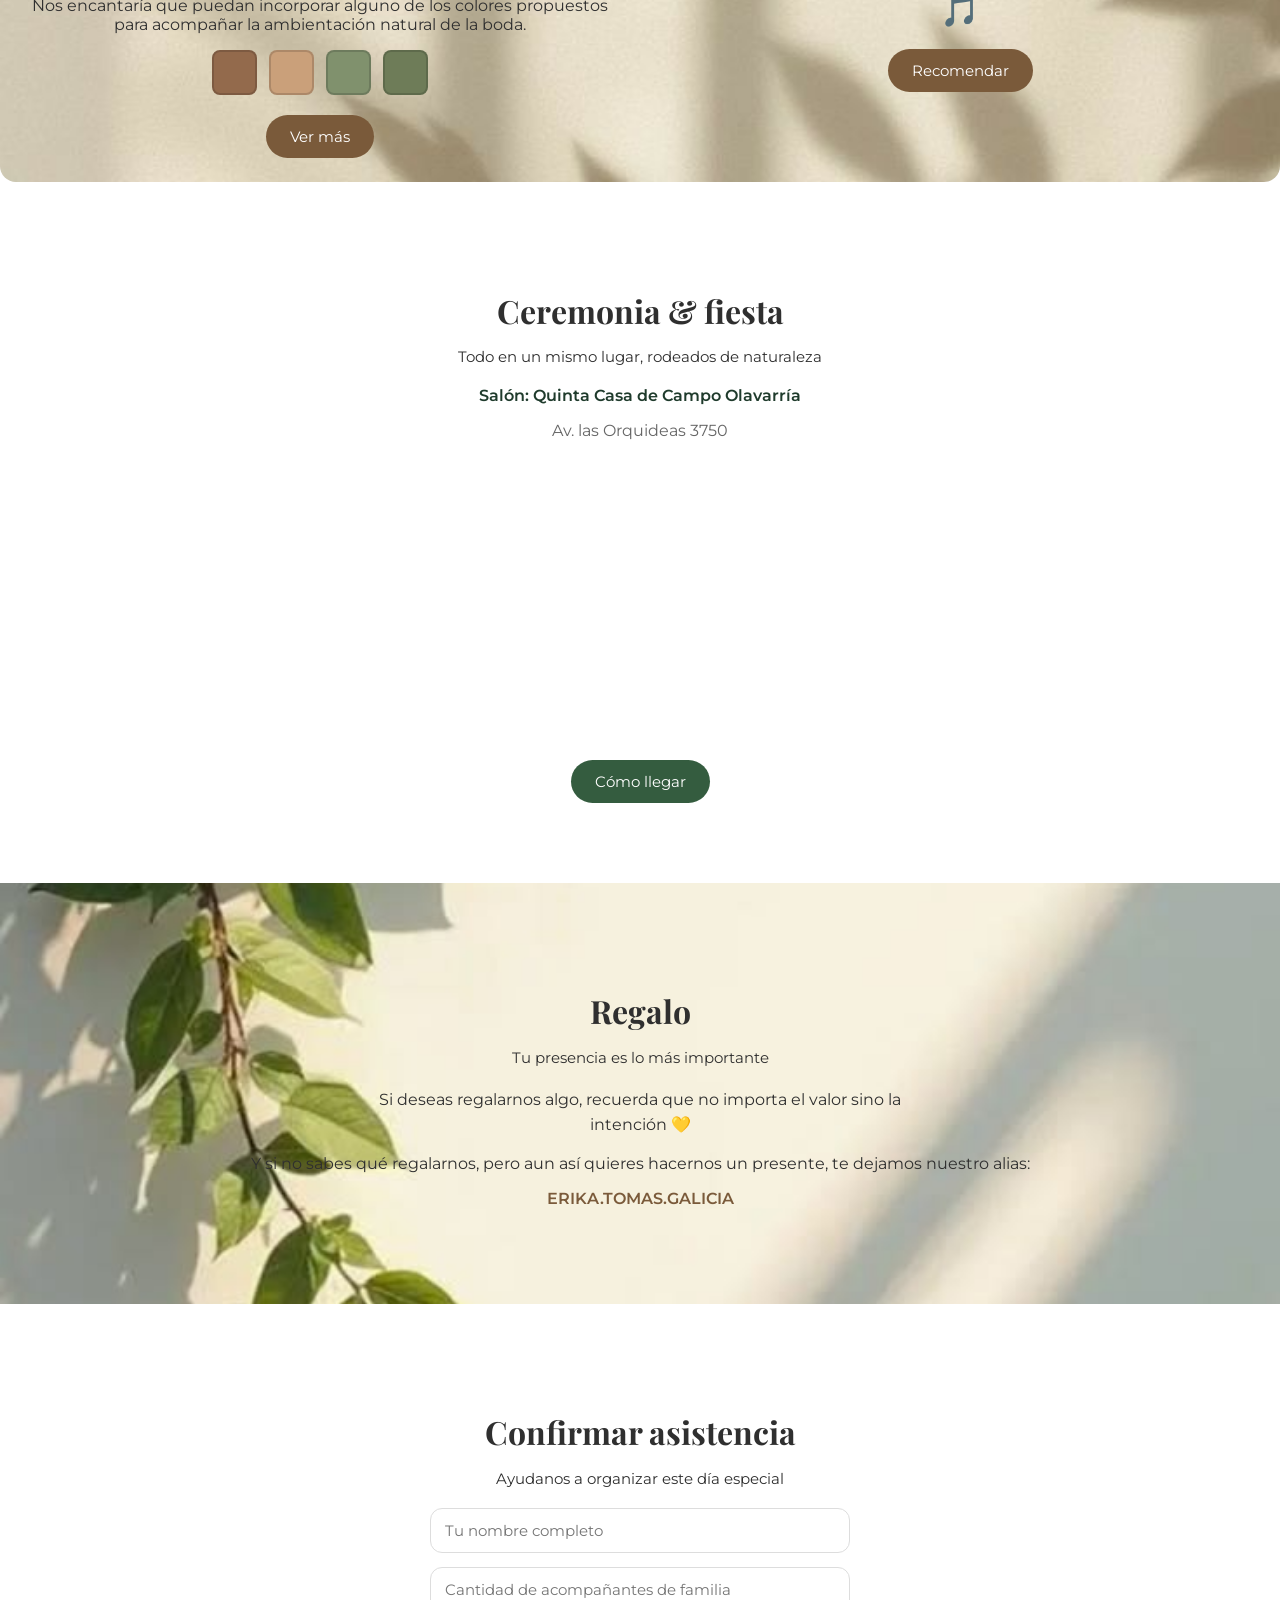
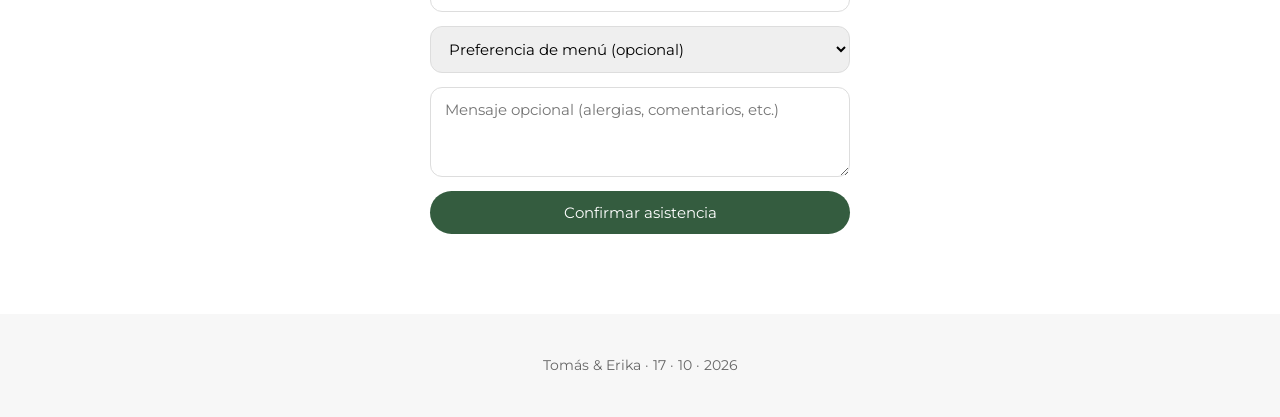
==== commit c0b851aa: "Add files via upload" ====
--- a/index.html
+++ b/index.html
@@ -143,7 +143,7 @@
         <input type="hidden" name="form-name" value="Asistencia">
 
         <input type="text" name="nombre" placeholder="Tu nombre completo" required>
-        <input type="number" name="acompanantes" placeholder="Cantidad de acompañantes" min="0" required>
+        <input type="number" name="acompanantes" placeholder="Cantidad de acompañantes de familia" min="0" required>
 
         <select name="menu">
             <option value="">Preferencia de menú (opcional)</option>
